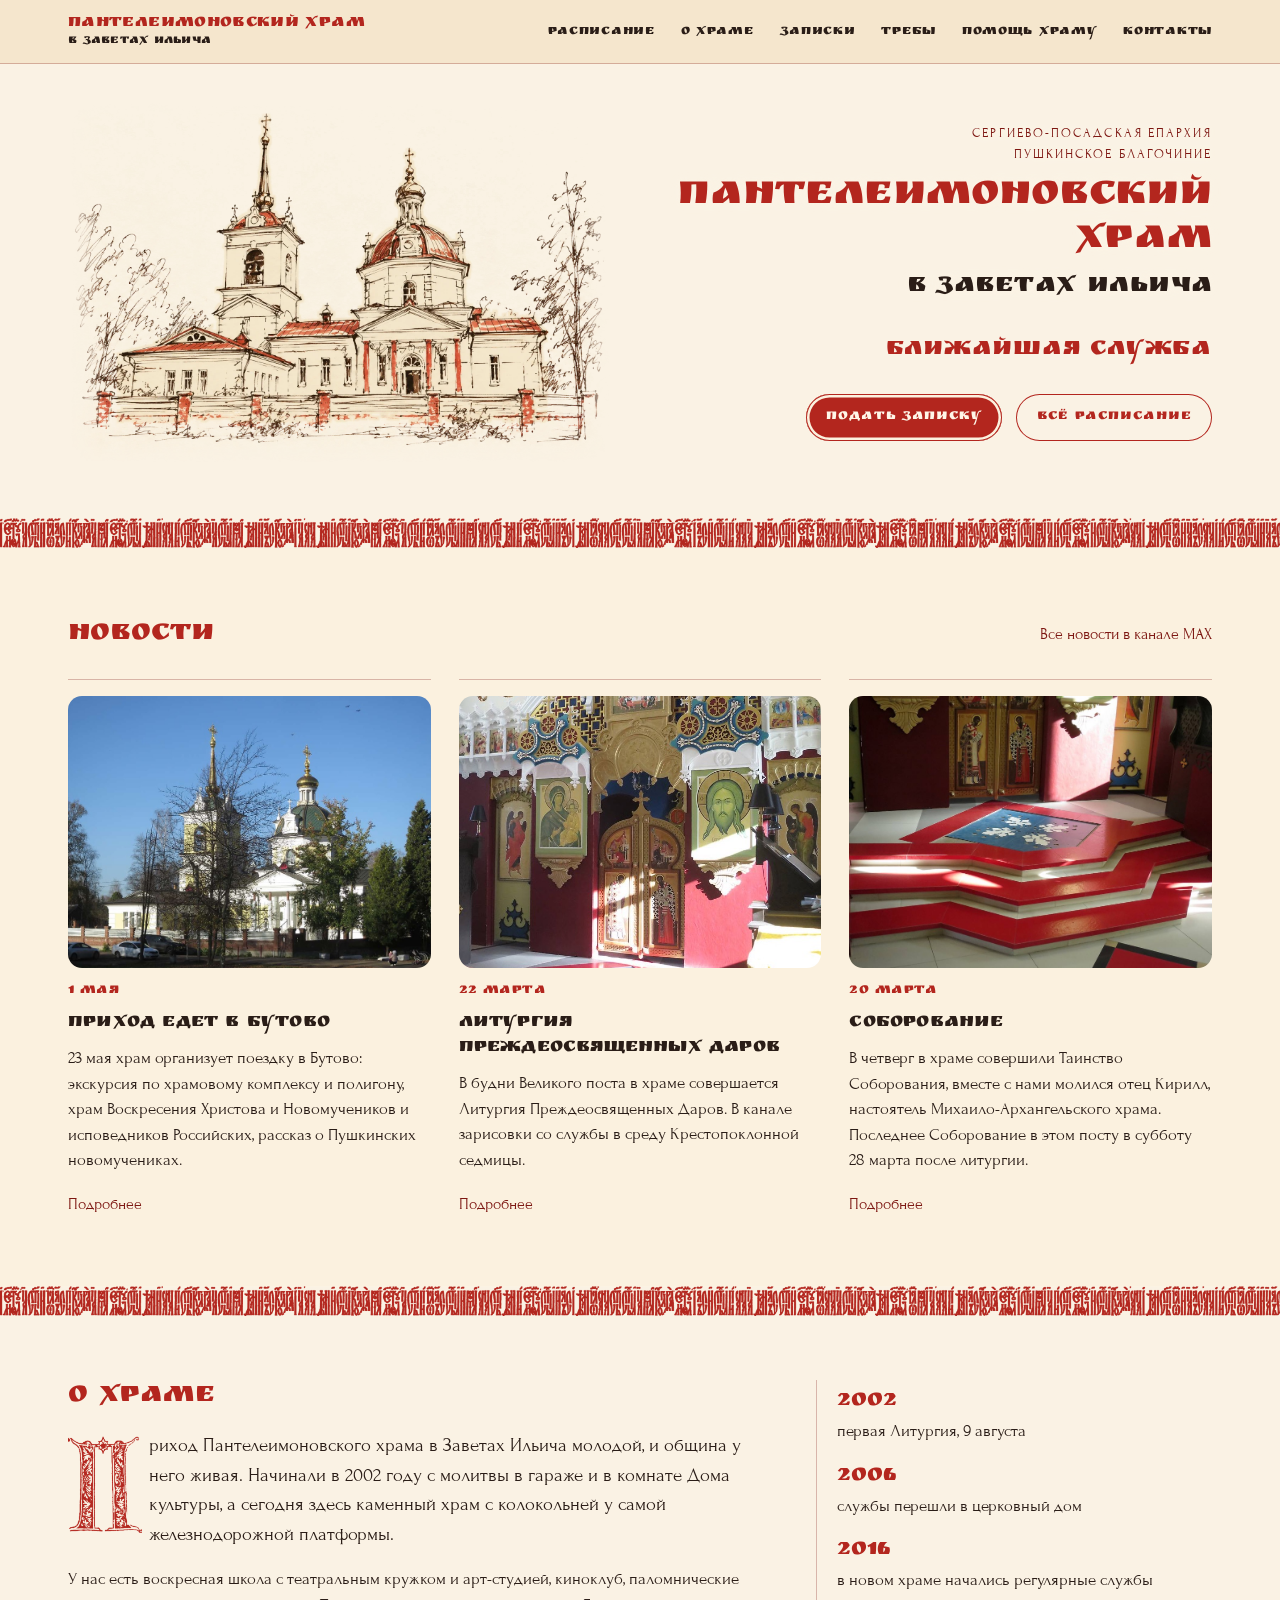
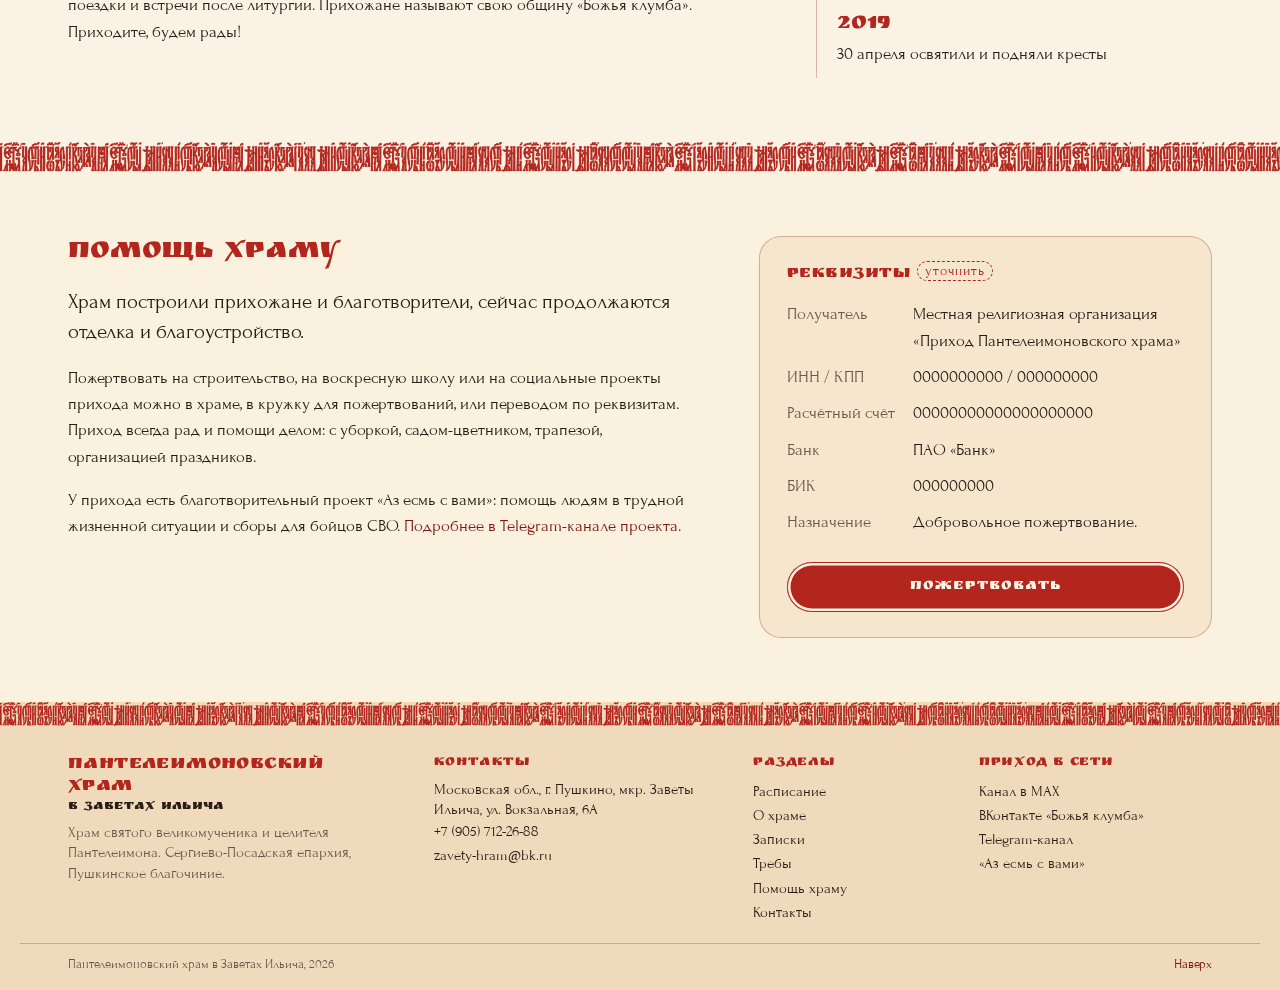
==== index.html @ b41f01a8 "Светло-бежевый фон, бежевые только стены храма на рисунке Co-Authored-By: Claude Opus 5.5 <noreply@a" ====
<!DOCTYPE html>
<html lang="ru"><head><meta charset="utf-8"><meta name="viewport" content="width=device-width,initial-scale=1,viewport-fit=cover">
<title>Главная · Пантелеимоновский храм</title>
<meta name="description" content="Пантелеимоновский храм в Заветах Ильича, г. Пушкино: ближайшая служба, расписание, новости прихода, записки и помощь храму.">
<meta name="theme-color" content="#f5e6cd"><link rel="icon" href="favicon.svg" type="image/svg+xml">
<script>document.documentElement.classList.add('js')</script>
<link rel="preconnect" href="https://fonts.googleapis.com"><link rel="preconnect" href="https://fonts.gstatic.com" crossorigin>
<link href="https://fonts.googleapis.com/css2?family=Ruslan+Display&family=Forum&display=swap" rel="stylesheet">
<style>
@property --rv{syntax:'<percentage>';inherits:false;initial-value:0%}
:root{
  --paper:#f5e6cd;--card:#fbf1df;--ink:#2a1d17;--mute:#6a584b;
  --red:#b3261e;--deep:#7d1712;--line:rgba(125,23,18,.28);
  --paper-2:#fbf1df;--paper-3:#efdbbb;
  --page:#faf2e4;   /* the page: a lighter beige so text reads easily; the header and the church walls keep the paper tone */
  --title:'Ruslan Display';--hdr:64px;--gut:clamp(16px,4vw,48px);
  --wrap:1240px;--sec:clamp(48px,5vw,64px);
}
*{box-sizing:border-box}
html,body{margin:0;background:var(--page);color:var(--ink)}
body{font:17px/1.55 'Forum',Georgia,serif;overflow-x:hidden}
a{color:inherit;text-decoration:none}
.sr{position:absolute;width:1px;height:1px;overflow:hidden;clip:rect(0 0 0 0);white-space:nowrap}
:focus-visible{outline:2px solid var(--red);outline-offset:3px}
.skip{position:absolute;left:var(--gut);top:-80px;z-index:50;padding:14px 20px;border-radius:999px;background:var(--red);color:#fff6e8;font:400 14px/1 var(--title),serif;letter-spacing:.05em}
.skip:focus{top:8px}

/* Vyaz frieze in the heading red */
.frieze{height:var(--h,14px);background:var(--red);
  -webkit-mask:url(vyaz-dlinnaya.png) left center/auto 100% repeat-x;mask:url(vyaz-dlinnaya.png) left center/auto 100% repeat-x;
  clip-path:inset(0 100% 0 0);animation:draw 3.2s cubic-bezier(.45,0,.2,1) .2s forwards}
.frieze.soft{background:var(--red)}
@keyframes draw{to{clip-path:inset(0 0 0 0)}}

/* Header: full menu on wide screens, burger below 1000px */
.hdr{position:sticky;top:0;z-index:20;height:var(--hdr);background:var(--paper);border-bottom:1px solid var(--line)}
.hdr-in{height:100%;max-width:var(--wrap);margin:0 auto;padding:0 var(--gut);display:flex;align-items:center;gap:28px}
.brand{display:flex;flex-direction:column;gap:1px;white-space:nowrap}
.brand b{font:400 18px/1 var(--title),serif;color:var(--red);letter-spacing:.02em}
.brand small{font:400 13px/1.1 var(--title),serif;color:var(--ink);letter-spacing:.02em}
.nav{display:flex;gap:4px 26px;margin-left:auto;font:400 14px/1 var(--title),serif;letter-spacing:.05em}
.nav a{position:relative;padding:6px 0}
.nav a::after{content:'';position:absolute;left:0;right:0;bottom:0;height:1px;background:var(--red);transform:scaleX(0);transform-origin:right;transition:transform .45s cubic-bezier(.7,0,.2,1)}
.nav a:hover::after{transform:scaleX(1);transform-origin:left}
.tel{color:var(--deep);white-space:nowrap;font-size:15.5px}
.nav-foot{display:none}
.burger{display:none;margin-left:auto;margin-right:-10px;background:none;border:0;width:48px;height:48px;cursor:pointer;position:relative;flex-shrink:0;color:var(--red)}
.burger span,.burger::before,.burger::after{content:'';position:absolute;left:12px;right:12px;height:1.5px;background:currentColor;transition:transform .3s,opacity .3s,top .3s}
.burger::before{top:17px}.burger span{top:23.5px}.burger::after{top:30px}
.menu-open .burger::before{top:23.5px;transform:rotate(45deg)}.menu-open .burger span{opacity:0}.menu-open .burger::after{top:23.5px;transform:rotate(-45deg)}

@media (max-width:1100px){
  .burger{display:block}
  .hdr-in>.tel{display:none}
  .nav{position:fixed;left:0;right:0;top:var(--hdr);height:calc(100dvh - var(--hdr));margin:0;background:var(--paper);
    flex-direction:column;gap:0;padding:8px var(--gut) 32px;overflow-y:auto;overscroll-behavior:contain;
    visibility:hidden;opacity:0;transform:translateY(-8px);transition:opacity .35s,transform .45s cubic-bezier(.2,.8,.2,1),visibility 0s linear .45s}
  .menu-open .nav{visibility:visible;opacity:1;transform:none;transition:opacity .35s,transform .45s cubic-bezier(.2,.8,.2,1),visibility 0s}
  .menu-open{overflow:hidden}
  .nav a{font:400 26px/1.15 var(--title),serif;color:var(--red);padding:18px 0;border-bottom:1px solid var(--line);
    opacity:0;transform:translateY(12px);transition:opacity .4s,transform .5s cubic-bezier(.2,.8,.2,1)}
  .nav a::after{display:none}
  .menu-open .nav a{opacity:1;transform:none}
  .nav a:nth-child(2){transition-delay:.04s}.nav a:nth-child(3){transition-delay:.08s}.nav a:nth-child(4){transition-delay:.12s}.nav a:nth-child(5){transition-delay:.16s}.nav a:nth-child(6){transition-delay:.2s}
  .nav-foot{display:block;margin-top:auto;padding-top:28px;font-size:16px;color:var(--mute)}
  .nav-foot a{font:inherit;color:var(--deep);border:0;padding:0;display:inline}
}

/* Hero: the church name and the drawing are one block that fits the screen */
.hero{max-width:var(--wrap);margin:0 auto;padding:clamp(14px,3vh,36px) var(--gut) 0;display:grid;grid-template-rows:auto minmax(0,1fr);
  height:calc(100svh - var(--hdr) - 48px);min-height:520px;text-align:left}
.over{font-size:13px;letter-spacing:.16em;text-transform:uppercase;color:var(--deep);margin:0 0 10px}
h1{font:400 clamp(30px,4.6vw,66px)/1.05 var(--title),serif;color:var(--red);margin:0;letter-spacing:.015em}
h1 span{display:inline-block}
.sub{font:400 clamp(18px,2.6vw,36px)/1.1 var(--title),serif;color:var(--ink);margin:6px 0 0;letter-spacing:.015em}
.hero-t{position:relative;z-index:2}
.hero-t>*{text-shadow:0 0 14px var(--page),0 0 4px var(--page)}
.plate{margin:0;min-height:0;display:flex;align-items:center;justify-content:center;position:relative;z-index:1}
.drawing{display:block;width:100%;height:100%;
  -webkit-mask:linear-gradient(90deg,transparent,#000 6%,#000 94%,transparent),linear-gradient(180deg,transparent,#000 7%,#000 92%,transparent);-webkit-mask-composite:source-in;
  mask:linear-gradient(90deg,transparent,#000 6%,#000 94%,transparent),linear-gradient(180deg,transparent,#000 7%,#000 92%,transparent);mask-composite:intersect}
/* Drawn by hand on two canvases: pen strokes uncover the ink, a soft brush lays the red, then the sheet settles in */
.drawing{position:relative}
.drawing>*{position:absolute;inset:0;width:100%;height:100%}
.drawing .fin{object-fit:contain}
.js .drawing .fin{opacity:0;transition:opacity 1.1s ease}
.drawing.done .fin{opacity:1}
.drawing.done .cv{opacity:0;transition:opacity .6s ease 1.1s}
@media (max-width:600px){.drawing .fin{object-fit:cover}}
.hero-t>*{opacity:0;transform:translateY(10px);animation:rise 1s cubic-bezier(.2,.7,.2,1) forwards}
.hero-t>:nth-child(1){animation-delay:.15s}.hero-t>:nth-child(2){animation-delay:.3s}.hero-t>:nth-child(3){animation-delay:.55s}
@keyframes rise{to{opacity:1;transform:none}}

/* Portrait screens: the drawing goes full width, slightly cropped at the sides */
@media (orientation:portrait),(max-width:700px){
  .hero{height:auto;min-height:0;grid-template-rows:auto auto;padding-top:22px}
  .plate{margin:14px calc(var(--gut) * -1) 0}
  .drawing{height:auto;aspect-ratio:3/2}
}
@media (max-width:600px){
  .drawing{aspect-ratio:4/3}
  h1{font-size:clamp(20px,6.9vw,40px);letter-spacing:0}
  .brand b{font-size:clamp(13px,4vw,16px)}.brand small{font-size:clamp(12px,3.2vw,13px)}
  h1 span{display:block}
  .sub{font-size:clamp(14px,4.3vw,24px)}
  .over{font-size:13px;letter-spacing:.1em;line-height:1.5}
  .over span{display:block}.over i{display:none}
}
/* Short landscape (phone on its side): name beside the drawing */
@media (orientation:landscape) and (max-height:520px){
  .hero{grid-template-rows:minmax(0,1fr);grid-template-columns:minmax(0,2fr) minmax(0,3fr);align-items:center;gap:16px;min-height:0;text-align:left;
    height:calc(100svh - var(--hdr))}
  h1{font-size:clamp(17px,2.9vw,34px);letter-spacing:0}h1 span{display:block}
  .over{font-size:11px}
}

/* Wide screens: drawing on the left, text column on the right, everything in it set flush right */
.over i{font-style:normal}
@media (min-width:1101px) and (orientation:landscape) and (min-height:521px){
  .top{max-width:var(--wrap);margin:0 auto;padding:clamp(20px,4vh,48px) var(--gut) clamp(36px,6vh,72px);display:grid;
    grid-template-columns:minmax(0,1fr) minmax(0,1fr);grid-template-rows:auto auto;column-gap:clamp(32px,4vw,64px);align-content:center}
  .hero{display:contents}
  .plate{grid-column:1;grid-row:1 / 3;align-self:center;margin:0}
  .drawing{height:auto;aspect-ratio:3/2}
  .hero-t{grid-column:2;grid-row:1;align-self:end;text-align:right;container-type:inline-size}
  .over span{display:block}.over i{display:none}
  .over{line-height:1.6}
  h1{font-size:min(7.8cqi,76px);line-height:1.05;letter-spacing:0}h1 span{display:block;white-space:nowrap}
  .sub{font-size:clamp(20px,2.2vw,32px);margin-top:8px}
  .top>.orn{display:none}
  .top .vA{grid-column:2;grid-row:2;align-self:start;max-width:none;margin:0;padding:clamp(20px,3.5vh,36px) 0 0}
  .top .vA h2{text-align:right}
  .top .vA-day{display:flex;justify-content:flex-end;align-items:baseline;gap:24px;text-align:right}
  .top .vA li{justify-content:flex-end}
  .top .vA .acts{justify-content:flex-end;flex-wrap:nowrap}
  .top .vA .acts .btn{flex:none;padding:16px clamp(16px,1.6vw,26px);white-space:nowrap}
}

/* News: three latest posts from the parish channels */
.news{max-width:var(--wrap);margin:0 auto;padding:var(--sec) var(--gut)}
.sec-h{display:flex;align-items:baseline;justify-content:space-between;gap:16px;flex-wrap:wrap;margin:0 0 22px}
.news h2,.help h2{font:400 30px/1.1 var(--title),serif;color:var(--red);margin:0}
.more{color:var(--deep);font-size:16px;padding:10px 0}
.news-l{display:grid;grid-template-columns:repeat(3,minmax(0,1fr));gap:28px}
.news article{position:relative;border-top:1px solid var(--line);padding-top:16px;display:flex;flex-direction:column}
.news img{display:block;width:100%;height:auto;aspect-ratio:4/3;object-fit:cover;border-radius:14px;margin:0 0 16px;background:var(--card)}
.news time{font:400 15px/1 var(--title),serif;color:var(--red);letter-spacing:.03em}
.news h3{font:400 20px/1.25 var(--title),serif;color:var(--ink);margin:12px 0 10px;letter-spacing:.01em}
.news p{font-size:17px;line-height:1.5;margin:0 0 12px;flex:1}
.news article a{color:var(--deep);font-size:16px;padding:6px 0}
/* The whole card opens the post */
.news article a::after{content:'';position:absolute;inset:0}
.news article h3{transition:color .25s}
.news article:hover h3{color:var(--red)}
.news article:focus-within{outline:2px solid var(--red);outline-offset:6px;border-radius:4px}
.news article a:focus-visible{outline:0}
@media (max-width:860px){.news-l{grid-template-columns:1fr;gap:8px}}

/* Help the church: why, how, and the bank details */
.help{max-width:var(--wrap);margin:0 auto;padding:var(--sec) var(--gut);display:grid;grid-template-columns:minmax(0,7fr) minmax(0,5fr);gap:56px}
.help h2{margin-bottom:18px}
.help .lead{font-size:21px;line-height:1.45}
.help a{color:var(--deep)}
.help .give{margin:26px 0 0}
.help .give .btn{color:#fff6e8;padding:17px 34px;font-size:16px;border:0;cursor:pointer;width:100%}
#rekvizity{scroll-margin-top:96px}
.req{background:var(--card);border-radius:22px;box-shadow:inset 0 0 0 1px var(--line);padding:26px 28px;align-self:start}
.req h3{font:400 18px/1.2 var(--title),serif;color:var(--red);margin:0 0 16px;letter-spacing:.03em}
.req dl{margin:0;display:grid;grid-template-columns:auto 1fr;gap:10px 18px;font-size:17px}
.req dt{color:var(--mute)}
.req dd{margin:0;overflow-wrap:anywhere;font-variant-numeric:tabular-nums}
@media (max-width:860px){.help{grid-template-columns:1fr;gap:28px}}
@media (max-width:420px){.req{padding:22px 18px}.req dl{grid-template-columns:1fr;gap:2px}.req dd{margin-bottom:8px}}

.tbc{font:400 14px/1.4 'Forum',serif;letter-spacing:.06em;color:var(--red);border:1px dashed var(--red);padding:1px 7px;border-radius:999px;white-space:nowrap;vertical-align:2px}
/* Footer: name, contacts, sections, parish channels; the same on every page */
.ftr{background:var(--paper-3)}
.ftr-in{max-width:var(--wrap);margin:0 auto;padding:28px var(--gut) 18px;display:grid;grid-template-columns:1.4fr 1.2fr .8fr 1fr;gap:16px 40px;font-size:15px;line-height:1.35}
.ftr-name{display:flex;flex-direction:column;gap:2px;text-decoration:none;margin-bottom:8px}
.ftr-name b{font:400 20px/1.1 var(--title),serif;color:var(--red);letter-spacing:.02em}
.ftr-name small{font:400 14px/1.1 var(--title),serif;color:var(--ink);letter-spacing:.02em}
.ftr-brand p{color:var(--mute);max-width:24em;margin:0}
.ftr h4{font:400 15px/1.2 var(--title),serif;color:var(--red);margin:0 0 8px;letter-spacing:.04em}
.ftr p{margin:0}
.ftr p a{display:inline-block;padding:2px 0}
.ftr a{color:var(--ink);text-decoration:none}
.ftr a:hover{color:var(--red)}
.ftr-bot{max-width:var(--wrap);margin:0 auto;padding:10px var(--gut) 16px;font-size:13px;color:var(--mute);border-top:1px solid var(--line);display:flex;justify-content:space-between;gap:16px;flex-wrap:wrap}
.ftr-bot a{color:var(--deep);padding:10px 0;margin:-10px 0}
@media (max-width:1000px){.ftr-in{grid-template-columns:1fr 1fr}}
/* Phone: name and contacts full width, the two link lists side by side */
@media (max-width:560px){.ftr-in{grid-template-columns:1fr 1fr;gap:14px 20px}.ftr-brand,.ftr-in>div:nth-child(2){grid-column:1 / -1}.ftr p a{padding:5px 0}}

/* Section bands: news and help sit on a lighter tone, about on paper, footer a shade darker.
   Wide box-shadow paints the band edge to edge; clip-path keeps it from spilling above or below. */
.news,.help{background:var(--paper-2);box-shadow:0 0 0 100vmax var(--paper-2);clip-path:inset(0 -100vmax)}
.help .req{background:var(--paper)}
/* Headpiece drawn in pen: ink line over a red wash, hairlines run out to the edges at the baseline */
.orn{display:flex;align-items:flex-end;padding:0 8px;margin:14px 0 0}
.orn .ln{flex:1;height:1px;margin-bottom:1px;background:#3b1a12;opacity:.7;transform:scaleX(0);animation:spread 1.6s cubic-bezier(.45,0,.2,1) .9s forwards}
.orn .ln.l{-webkit-mask:linear-gradient(90deg,transparent,#000 40%);mask:linear-gradient(90deg,transparent,#000 40%);transform-origin:right}
.orn .ln.r{-webkit-mask:linear-gradient(90deg,#000 60%,transparent);mask:linear-gradient(90deg,#000 60%,transparent);transform-origin:left}
.orn .mid{flex:none;width:min(560px,94vw);height:auto;opacity:0;clip-path:inset(0 50% 0 50%);animation:unroll 1.4s cubic-bezier(.45,0,.2,1) .3s forwards}
@keyframes unroll{to{opacity:1;clip-path:inset(0 0 0 0)}}
@keyframes spread{to{transform:scaleX(1)}}
.o-wash .o-f,.o-wash .o-g{fill:var(--red);stroke:none}
.o-wash .o-f{opacity:1}
.o-wash .o-g{opacity:.28}
.o-wash .o-v,.o-wash .o-v2,.o-wash .o-c{display:none}
.o-ink .o-g{display:none}
.o-ink .o-f,.o-ink .o-v2{fill:none;stroke:#3b1a12;stroke-width:.85;stroke-linejoin:round}
.o-ink .o-v{fill:none;stroke:#3b1a12;stroke-width:.55;stroke-linecap:round}
.o-ink .o-c{fill:none;stroke:#3b1a12;stroke-width:.9;stroke-linecap:round}

/* The two main actions */
.acts{display:flex;justify-content:center;flex-wrap:wrap;gap:14px;margin-top:28px}
.btn{display:inline-flex;align-items:center;justify-content:center;gap:12px;font:400 15px/1 var(--title),serif;letter-spacing:.06em;
  padding:17px 30px;border-radius:999px;color:var(--red);background:transparent;box-shadow:inset 0 0 0 1px var(--red);
  transition:background .3s,color .3s,box-shadow .3s,transform .3s}
.btn svg{width:18px;height:18px;flex:none}
.btn.solid{background:var(--red);color:#fff6e8;box-shadow:inset 0 0 0 1px var(--red),inset 0 0 0 3.5px var(--card),inset 0 0 0 4.5px var(--red)}
.btn:hover{transform:translateY(-1px)}
.btn.solid:hover{background:var(--deep);box-shadow:inset 0 0 0 1px var(--deep),inset 0 0 0 3.5px var(--card),inset 0 0 0 4.5px var(--deep)}
.btn:not(.solid):hover{background:var(--red);color:#fff6e8}
@media (max-width:720px){
  .btn{width:100%}
}

/* About with the drop cap */
.about{max-width:var(--wrap);margin:0 auto;padding:var(--sec) var(--gut);display:grid;grid-template-columns:minmax(0,7fr) minmax(0,4fr);gap:56px}
.about h2{font:400 30px/1.1 var(--title),serif;color:var(--red);margin:0 0 18px}
.lead{font-size:19px;margin:0 0 14px}
.cap{float:left;width:3.9em;aspect-ratio:522/685;margin:.25em .35em 0 0;background:var(--red);
  -webkit-mask:url(bukvitsa-P.png) center/contain no-repeat;mask:url(bukvitsa-P.png) center/contain no-repeat;
  transition:clip-path 1.8s cubic-bezier(.4,0,.2,1)}
.js .cap{clip-path:inset(0 0 100% 0)}
.js .in .cap{clip-path:inset(0 0 0 0)}
.facts{list-style:none;margin:0;padding:0;border-left:1px solid var(--line)}
.facts li{padding:10px 0 10px 20px;transition:opacity .8s ease,transform .8s ease;transition-delay:calc(var(--i) * 120ms)}
.js .facts li{opacity:0;transform:translateX(-8px)}
.js .in .facts li{opacity:1;transform:none}
.facts b{display:block;font:400 24px/1 var(--title),serif;color:var(--red);margin-bottom:4px}
@media (max-width:860px){.about{grid-template-columns:1fr;gap:28px}}

@media (max-width:720px){.acts{flex-wrap:nowrap;gap:10px}.acts .btn{flex:1 1 0;min-width:0;padding:16px 10px;font-size:14px;letter-spacing:.04em;text-align:center}}
@media (max-width:340px){.acts{flex-direction:column}}

/* A: book page, dotted leaders, no boxes */
.vA{max-width:var(--wrap);margin:0 auto;padding:24px var(--gut) 40px}
/* Below the wide layout the service block shares the left edge with the name above it */
.vA .acts{justify-content:flex-start}
.vA h2{font:400 clamp(20px,2.2vw,26px)/1.2 var(--title),serif;color:var(--red);text-align:left;margin:0 0 22px;letter-spacing:.03em}
.vA-day{display:grid;grid-template-columns:150px 1fr;gap:4px 28px;padding:16px 0;border-top:1px solid var(--line)}
.vA-day{border-bottom:1px solid var(--line)}
.vA-date{margin:0;line-height:1.2;color:var(--mute);font-style:italic;font-size:15px}
.vA-date b{display:block;font:400 19px/1.2 var(--title),serif;color:var(--red);font-style:normal;margin-bottom:3px}
.vA ul{list-style:none;margin:0;padding:0}
.vA li{display:flex;align-items:baseline;gap:16px;padding:3px 0;font-size:21px}
.vA li i{flex:1;border-bottom:1.5px dotted rgba(125,23,18,.45);transform:translateY(-4px)}
.vA time{flex:none;min-width:3.2em;color:var(--deep);font-variant-numeric:tabular-nums}
@media (max-width:600px){.vA-day{grid-template-columns:1fr}.vA li{font-size:17px}}

.vA-f{margin:0 0 6px;font:400 17px/1.3 var(--title),serif;letter-spacing:.02em;color:var(--red)}
.vA-day.wd .vA-f,.vA-day.wd .vA-date b{color:var(--ink)}


@media (prefers-reduced-motion:reduce){
  *,*::before,*::after{animation-duration:.01ms!important;animation-delay:0s!important;transition-duration:.01ms!important;transition-delay:0s!important}
}
</style>
</head><body id="top">


<a class="skip" href="#main">К содержимому</a>
<header class="hdr">
  <div class="hdr-in">
    <a class="brand" href="#top"><b>Пантелеимоновский храм</b><small>в Заветах Ильича</small></a>
    <nav class="nav" id="menu" aria-label="Основное меню">
      <a href="raspisanie.html">Расписание</a><a href="o-hrame.html">О храме</a><a href="zapiski.html">Записки</a><a href="treby.html">Требы</a><a href="#help">Помощь храму</a><a href="kontakty.html">Контакты</a>
      <p class="nav-foot"><a href="tel:+79057122688">+7 (905) 712-26-88</a><br>ул. Вокзальная, 6А · у платформы «Заветы Ильича»</p>
    </nav>
    <button class="burger" type="button" aria-label="Меню" aria-controls="menu" aria-expanded="false"><span></span></button>
  </div>
</header>

<main id="main">
<div class="top">
<section class="hero">
  <div class="hero-t">
    <p class="over"><span>Сергиево-Посадская епархия</span><i> · </i><span>Пушкинское благочиние</span></p>
    <h1><span>Пантелеимоновский</span> <span>храм</span></h1>
    <p class="sub">в Заветах Ильича</p>
  </div>
  <figure class="plate">
    <div class="drawing" role="img" aria-label="Пантелеимоновский храм: колокольня, купол, трапезная и кирпичная ограда, рисунок пером с красной подцветкой">
      <canvas class="cv" aria-hidden="true"></canvas><canvas class="cv" aria-hidden="true"></canvas>
      <img class="fin" src="hram-pero-list.webp" alt="" width="1536" height="1024" decoding="async" fetchpriority="high">
    </div>
  </figure>
</section>

<div class="orn" aria-hidden="true"><span class="ln l"></span><svg class="mid" viewBox="0 -2 640 67" aria-hidden="true"><defs><filter id="o-pen" x="-5%" y="-20%" width="110%" height="140%"><feTurbulence type="fractalNoise" baseFrequency=".09" numOctaves="2" seed="7"/><feDisplacementMap in="SourceGraphic" scale="1.4"/></filter><filter id="o-wash" x="-5%" y="-20%" width="110%" height="140%"><feTurbulence type="fractalNoise" baseFrequency=".035" numOctaves="3" seed="2"/><feDisplacementMap in="SourceGraphic" scale="3.2"/><feGaussianBlur stdDeviation=".35"/></filter></defs><g class="o-wash" filter="url(#o-wash)" transform="translate(1.3 -.7)"><path class="o-g" d="M320.0,24 C327.0,24.0 327.0,35.0 334.0,35.0 C361.0,35.0 361.0,39.4 388.0,39.4 C412.0,39.4 412.0,42.9 436.0,42.9 C457.0,42.9 457.0,46.4 478.0,46.4 C495.5,46.4 495.5,49.5 513.0,49.5 C527.5,49.5 527.5,52.1 542.0,52.1 C554.0,52.1 554.0,54.5 566.0,54.5 C575.5,54.5 575.5,56.5 585.0,56.5 C600.5,56.5 600.5,63.0 616.0,63.0 L616.0,64 L24.0,64 L24.0,63 C39.5,63.0 39.5,56.5 55.0,56.5 C64.5,56.5 64.5,54.5 74.0,54.5 C86.0,54.5 86.0,52.1 98.0,52.1 C112.5,52.1 112.5,49.5 127.0,49.5 C144.5,49.5 144.5,46.4 162.0,46.4 C183.0,46.4 183.0,42.9 204.0,42.9 C228.0,42.9 228.0,39.4 252.0,39.4 C279.0,39.4 279.0,35.0 306.0,35.0 C313.0,35.0 313.0,24.0 320.0,24.0 Z"/><g><g transform="translate(334.0 64) rotate(-6) scale(1.32)"><path class="o-f" d="M0,0 C7,-2 12,-9 16,-17 C17,-23 23,-25 25,-19 C28,-27 36,-29 38,-22 C42,-28 51,-26 50,-18 C56,-19 61,-13 58,-7 C55,-2 49,-3 50,-8 C45,-5 38,-4 31,-3 C33,-1 31,2 28,1 C20,1 10,2 0,0 Z"/><path class="o-v" d="M2,-1 C14,-5 27,-12 46,-13 M25,-8 C27,-14 31,-18 34,-20 M14,-5 C15,-10 18,-14 21,-16"/><path class="o-c" d="M0,0 C-2,-8 4,-15 11,-13 C16,-11 14,-5 10,-6 C7,-7 8,-10 10,-10" transform="translate(30 0) scale(.7)"/></g><g transform="translate(388.0 64) rotate(-2) scale(1.12)"><path class="o-f" d="M0,0 C7,-2 12,-9 16,-17 C17,-23 23,-25 25,-19 C28,-27 36,-29 38,-22 C42,-28 51,-26 50,-18 C56,-19 61,-13 58,-7 C55,-2 49,-3 50,-8 C45,-5 38,-4 31,-3 C33,-1 31,2 28,1 C20,1 10,2 0,0 Z"/><path class="o-v" d="M2,-1 C14,-5 27,-12 46,-13 M25,-8 C27,-14 31,-18 34,-20 M14,-5 C15,-10 18,-14 21,-16"/><path class="o-c" d="M0,0 C-2,-8 4,-15 11,-13 C16,-11 14,-5 10,-6 C7,-7 8,-10 10,-10" transform="translate(30 0) scale(.7)"/></g><g transform="translate(436.0 64) rotate(0) scale(0.96)"><path class="o-f" d="M0,0 C7,-2 12,-9 16,-17 C17,-23 23,-25 25,-19 C28,-27 36,-29 38,-22 C42,-28 51,-26 50,-18 C56,-19 61,-13 58,-7 C55,-2 49,-3 50,-8 C45,-5 38,-4 31,-3 C33,-1 31,2 28,1 C20,1 10,2 0,0 Z"/><path class="o-v" d="M2,-1 C14,-5 27,-12 46,-13 M25,-8 C27,-14 31,-18 34,-20 M14,-5 C15,-10 18,-14 21,-16"/><path class="o-c" d="M0,0 C-2,-8 4,-15 11,-13 C16,-11 14,-5 10,-6 C7,-7 8,-10 10,-10" transform="translate(30 0) scale(.7)"/></g><g transform="translate(478.0 64) rotate(2) scale(0.8)"><path class="o-f" d="M0,0 C7,-2 12,-9 16,-17 C17,-23 23,-25 25,-19 C28,-27 36,-29 38,-22 C42,-28 51,-26 50,-18 C56,-19 61,-13 58,-7 C55,-2 49,-3 50,-8 C45,-5 38,-4 31,-3 C33,-1 31,2 28,1 C20,1 10,2 0,0 Z"/><path class="o-v" d="M2,-1 C14,-5 27,-12 46,-13 M25,-8 C27,-14 31,-18 34,-20 M14,-5 C15,-10 18,-14 21,-16"/><path class="o-c" d="M0,0 C-2,-8 4,-15 11,-13 C16,-11 14,-5 10,-6 C7,-7 8,-10 10,-10" transform="translate(30 0) scale(.7)"/></g><g transform="translate(513.0 64) rotate(3) scale(0.66)"><path class="o-f" d="M0,0 C7,-2 12,-9 16,-17 C17,-23 23,-25 25,-19 C28,-27 36,-29 38,-22 C42,-28 51,-26 50,-18 C56,-19 61,-13 58,-7 C55,-2 49,-3 50,-8 C45,-5 38,-4 31,-3 C33,-1 31,2 28,1 C20,1 10,2 0,0 Z"/><path class="o-v" d="M2,-1 C14,-5 27,-12 46,-13 M25,-8 C27,-14 31,-18 34,-20 M14,-5 C15,-10 18,-14 21,-16"/><path class="o-c" d="M0,0 C-2,-8 4,-15 11,-13 C16,-11 14,-5 10,-6 C7,-7 8,-10 10,-10" transform="translate(30 0) scale(.7)"/></g><g transform="translate(542.0 64) rotate(4) scale(0.54)"><path class="o-f" d="M0,0 C7,-2 12,-9 16,-17 C17,-23 23,-25 25,-19 C28,-27 36,-29 38,-22 C42,-28 51,-26 50,-18 C56,-19 61,-13 58,-7 C55,-2 49,-3 50,-8 C45,-5 38,-4 31,-3 C33,-1 31,2 28,1 C20,1 10,2 0,0 Z"/><path class="o-v" d="M2,-1 C14,-5 27,-12 46,-13 M25,-8 C27,-14 31,-18 34,-20 M14,-5 C15,-10 18,-14 21,-16"/><path class="o-c" d="M0,0 C-2,-8 4,-15 11,-13 C16,-11 14,-5 10,-6 C7,-7 8,-10 10,-10" transform="translate(30 0) scale(.7)"/></g><g transform="translate(566.0 64) rotate(5) scale(0.43)"><path class="o-f" d="M0,0 C7,-2 12,-9 16,-17 C17,-23 23,-25 25,-19 C28,-27 36,-29 38,-22 C42,-28 51,-26 50,-18 C56,-19 61,-13 58,-7 C55,-2 49,-3 50,-8 C45,-5 38,-4 31,-3 C33,-1 31,2 28,1 C20,1 10,2 0,0 Z"/><path class="o-v" d="M2,-1 C14,-5 27,-12 46,-13 M25,-8 C27,-14 31,-18 34,-20 M14,-5 C15,-10 18,-14 21,-16"/><path class="o-c" d="M0,0 C-2,-8 4,-15 11,-13 C16,-11 14,-5 10,-6 C7,-7 8,-10 10,-10" transform="translate(30 0) scale(.7)"/></g><g transform="translate(585.0 64) rotate(6) scale(0.34)"><path class="o-f" d="M0,0 C7,-2 12,-9 16,-17 C17,-23 23,-25 25,-19 C28,-27 36,-29 38,-22 C42,-28 51,-26 50,-18 C56,-19 61,-13 58,-7 C55,-2 49,-3 50,-8 C45,-5 38,-4 31,-3 C33,-1 31,2 28,1 C20,1 10,2 0,0 Z"/><path class="o-v" d="M2,-1 C14,-5 27,-12 46,-13 M25,-8 C27,-14 31,-18 34,-20 M14,-5 C15,-10 18,-14 21,-16"/><path class="o-c" d="M0,0 C-2,-8 4,-15 11,-13 C16,-11 14,-5 10,-6 C7,-7 8,-10 10,-10" transform="translate(30 0) scale(.7)"/></g><g class="o-f"><ellipse cx="426.0" cy="51.2" rx="2.6" ry="3.7" transform="rotate(0 426.0 55)"/><ellipse cx="426.0" cy="51.2" rx="2.6" ry="3.7" transform="rotate(72 426.0 55)"/><ellipse cx="426.0" cy="51.2" rx="2.6" ry="3.7" transform="rotate(144 426.0 55)"/><ellipse cx="426.0" cy="51.2" rx="2.6" ry="3.7" transform="rotate(216 426.0 55)"/><ellipse cx="426.0" cy="51.2" rx="2.6" ry="3.7" transform="rotate(288 426.0 55)"/></g><circle class="o-v2" cx="426.0" cy="55" r="1.9"/><g class="o-f"><ellipse cx="506.0" cy="53.9" rx="2.1" ry="3.0" transform="rotate(0 506.0 57)"/><ellipse cx="506.0" cy="53.9" rx="2.1" ry="3.0" transform="rotate(72 506.0 57)"/><ellipse cx="506.0" cy="53.9" rx="2.1" ry="3.0" transform="rotate(144 506.0 57)"/><ellipse cx="506.0" cy="53.9" rx="2.1" ry="3.0" transform="rotate(216 506.0 57)"/><ellipse cx="506.0" cy="53.9" rx="2.1" ry="3.0" transform="rotate(288 506.0 57)"/></g><circle class="o-v2" cx="506.0" cy="57" r="1.5"/><g class="o-f"><ellipse cx="560.0" cy="55.6" rx="1.6" ry="2.3" transform="rotate(0 560.0 58)"/><ellipse cx="560.0" cy="55.6" rx="1.6" ry="2.3" transform="rotate(72 560.0 58)"/><ellipse cx="560.0" cy="55.6" rx="1.6" ry="2.3" transform="rotate(144 560.0 58)"/><ellipse cx="560.0" cy="55.6" rx="1.6" ry="2.3" transform="rotate(216 560.0 58)"/><ellipse cx="560.0" cy="55.6" rx="1.6" ry="2.3" transform="rotate(288 560.0 58)"/></g><circle class="o-v2" cx="560.0" cy="58" r="1.1"/><g class="o-f"><ellipse cx="598.0" cy="57.1" rx="1.3" ry="1.8" transform="rotate(0 598.0 59)"/><ellipse cx="598.0" cy="57.1" rx="1.3" ry="1.8" transform="rotate(72 598.0 59)"/><ellipse cx="598.0" cy="57.1" rx="1.3" ry="1.8" transform="rotate(144 598.0 59)"/><ellipse cx="598.0" cy="57.1" rx="1.3" ry="1.8" transform="rotate(216 598.0 59)"/><ellipse cx="598.0" cy="57.1" rx="1.3" ry="1.8" transform="rotate(288 598.0 59)"/></g><circle class="o-v2" cx="598.0" cy="59" r="0.9"/></g><g transform="translate(640 0) scale(-1 1)"><g transform="translate(334.0 64) rotate(-6) scale(1.32)"><path class="o-f" d="M0,0 C7,-2 12,-9 16,-17 C17,-23 23,-25 25,-19 C28,-27 36,-29 38,-22 C42,-28 51,-26 50,-18 C56,-19 61,-13 58,-7 C55,-2 49,-3 50,-8 C45,-5 38,-4 31,-3 C33,-1 31,2 28,1 C20,1 10,2 0,0 Z"/><path class="o-v" d="M2,-1 C14,-5 27,-12 46,-13 M25,-8 C27,-14 31,-18 34,-20 M14,-5 C15,-10 18,-14 21,-16"/><path class="o-c" d="M0,0 C-2,-8 4,-15 11,-13 C16,-11 14,-5 10,-6 C7,-7 8,-10 10,-10" transform="translate(30 0) scale(.7)"/></g><g transform="translate(388.0 64) rotate(-2) scale(1.12)"><path class="o-f" d="M0,0 C7,-2 12,-9 16,-17 C17,-23 23,-25 25,-19 C28,-27 36,-29 38,-22 C42,-28 51,-26 50,-18 C56,-19 61,-13 58,-7 C55,-2 49,-3 50,-8 C45,-5 38,-4 31,-3 C33,-1 31,2 28,1 C20,1 10,2 0,0 Z"/><path class="o-v" d="M2,-1 C14,-5 27,-12 46,-13 M25,-8 C27,-14 31,-18 34,-20 M14,-5 C15,-10 18,-14 21,-16"/><path class="o-c" d="M0,0 C-2,-8 4,-15 11,-13 C16,-11 14,-5 10,-6 C7,-7 8,-10 10,-10" transform="translate(30 0) scale(.7)"/></g><g transform="translate(436.0 64) rotate(0) scale(0.96)"><path class="o-f" d="M0,0 C7,-2 12,-9 16,-17 C17,-23 23,-25 25,-19 C28,-27 36,-29 38,-22 C42,-28 51,-26 50,-18 C56,-19 61,-13 58,-7 C55,-2 49,-3 50,-8 C45,-5 38,-4 31,-3 C33,-1 31,2 28,1 C20,1 10,2 0,0 Z"/><path class="o-v" d="M2,-1 C14,-5 27,-12 46,-13 M25,-8 C27,-14 31,-18 34,-20 M14,-5 C15,-10 18,-14 21,-16"/><path class="o-c" d="M0,0 C-2,-8 4,-15 11,-13 C16,-11 14,-5 10,-6 C7,-7 8,-10 10,-10" transform="translate(30 0) scale(.7)"/></g><g transform="translate(478.0 64) rotate(2) scale(0.8)"><path class="o-f" d="M0,0 C7,-2 12,-9 16,-17 C17,-23 23,-25 25,-19 C28,-27 36,-29 38,-22 C42,-28 51,-26 50,-18 C56,-19 61,-13 58,-7 C55,-2 49,-3 50,-8 C45,-5 38,-4 31,-3 C33,-1 31,2 28,1 C20,1 10,2 0,0 Z"/><path class="o-v" d="M2,-1 C14,-5 27,-12 46,-13 M25,-8 C27,-14 31,-18 34,-20 M14,-5 C15,-10 18,-14 21,-16"/><path class="o-c" d="M0,0 C-2,-8 4,-15 11,-13 C16,-11 14,-5 10,-6 C7,-7 8,-10 10,-10" transform="translate(30 0) scale(.7)"/></g><g transform="translate(513.0 64) rotate(3) scale(0.66)"><path class="o-f" d="M0,0 C7,-2 12,-9 16,-17 C17,-23 23,-25 25,-19 C28,-27 36,-29 38,-22 C42,-28 51,-26 50,-18 C56,-19 61,-13 58,-7 C55,-2 49,-3 50,-8 C45,-5 38,-4 31,-3 C33,-1 31,2 28,1 C20,1 10,2 0,0 Z"/><path class="o-v" d="M2,-1 C14,-5 27,-12 46,-13 M25,-8 C27,-14 31,-18 34,-20 M14,-5 C15,-10 18,-14 21,-16"/><path class="o-c" d="M0,0 C-2,-8 4,-15 11,-13 C16,-11 14,-5 10,-6 C7,-7 8,-10 10,-10" transform="translate(30 0) scale(.7)"/></g><g transform="translate(542.0 64) rotate(4) scale(0.54)"><path class="o-f" d="M0,0 C7,-2 12,-9 16,-17 C17,-23 23,-25 25,-19 C28,-27 36,-29 38,-22 C42,-28 51,-26 50,-18 C56,-19 61,-13 58,-7 C55,-2 49,-3 50,-8 C45,-5 38,-4 31,-3 C33,-1 31,2 28,1 C20,1 10,2 0,0 Z"/><path class="o-v" d="M2,-1 C14,-5 27,-12 46,-13 M25,-8 C27,-14 31,-18 34,-20 M14,-5 C15,-10 18,-14 21,-16"/><path class="o-c" d="M0,0 C-2,-8 4,-15 11,-13 C16,-11 14,-5 10,-6 C7,-7 8,-10 10,-10" transform="translate(30 0) scale(.7)"/></g><g transform="translate(566.0 64) rotate(5) scale(0.43)"><path class="o-f" d="M0,0 C7,-2 12,-9 16,-17 C17,-23 23,-25 25,-19 C28,-27 36,-29 38,-22 C42,-28 51,-26 50,-18 C56,-19 61,-13 58,-7 C55,-2 49,-3 50,-8 C45,-5 38,-4 31,-3 C33,-1 31,2 28,1 C20,1 10,2 0,0 Z"/><path class="o-v" d="M2,-1 C14,-5 27,-12 46,-13 M25,-8 C27,-14 31,-18 34,-20 M14,-5 C15,-10 18,-14 21,-16"/><path class="o-c" d="M0,0 C-2,-8 4,-15 11,-13 C16,-11 14,-5 10,-6 C7,-7 8,-10 10,-10" transform="translate(30 0) scale(.7)"/></g><g transform="translate(585.0 64) rotate(6) scale(0.34)"><path class="o-f" d="M0,0 C7,-2 12,-9 16,-17 C17,-23 23,-25 25,-19 C28,-27 36,-29 38,-22 C42,-28 51,-26 50,-18 C56,-19 61,-13 58,-7 C55,-2 49,-3 50,-8 C45,-5 38,-4 31,-3 C33,-1 31,2 28,1 C20,1 10,2 0,0 Z"/><path class="o-v" d="M2,-1 C14,-5 27,-12 46,-13 M25,-8 C27,-14 31,-18 34,-20 M14,-5 C15,-10 18,-14 21,-16"/><path class="o-c" d="M0,0 C-2,-8 4,-15 11,-13 C16,-11 14,-5 10,-6 C7,-7 8,-10 10,-10" transform="translate(30 0) scale(.7)"/></g><g class="o-f"><ellipse cx="426.0" cy="51.2" rx="2.6" ry="3.7" transform="rotate(0 426.0 55)"/><ellipse cx="426.0" cy="51.2" rx="2.6" ry="3.7" transform="rotate(72 426.0 55)"/><ellipse cx="426.0" cy="51.2" rx="2.6" ry="3.7" transform="rotate(144 426.0 55)"/><ellipse cx="426.0" cy="51.2" rx="2.6" ry="3.7" transform="rotate(216 426.0 55)"/><ellipse cx="426.0" cy="51.2" rx="2.6" ry="3.7" transform="rotate(288 426.0 55)"/></g><circle class="o-v2" cx="426.0" cy="55" r="1.9"/><g class="o-f"><ellipse cx="506.0" cy="53.9" rx="2.1" ry="3.0" transform="rotate(0 506.0 57)"/><ellipse cx="506.0" cy="53.9" rx="2.1" ry="3.0" transform="rotate(72 506.0 57)"/><ellipse cx="506.0" cy="53.9" rx="2.1" ry="3.0" transform="rotate(144 506.0 57)"/><ellipse cx="506.0" cy="53.9" rx="2.1" ry="3.0" transform="rotate(216 506.0 57)"/><ellipse cx="506.0" cy="53.9" rx="2.1" ry="3.0" transform="rotate(288 506.0 57)"/></g><circle class="o-v2" cx="506.0" cy="57" r="1.5"/><g class="o-f"><ellipse cx="560.0" cy="55.6" rx="1.6" ry="2.3" transform="rotate(0 560.0 58)"/><ellipse cx="560.0" cy="55.6" rx="1.6" ry="2.3" transform="rotate(72 560.0 58)"/><ellipse cx="560.0" cy="55.6" rx="1.6" ry="2.3" transform="rotate(144 560.0 58)"/><ellipse cx="560.0" cy="55.6" rx="1.6" ry="2.3" transform="rotate(216 560.0 58)"/><ellipse cx="560.0" cy="55.6" rx="1.6" ry="2.3" transform="rotate(288 560.0 58)"/></g><circle class="o-v2" cx="560.0" cy="58" r="1.1"/><g class="o-f"><ellipse cx="598.0" cy="57.1" rx="1.3" ry="1.8" transform="rotate(0 598.0 59)"/><ellipse cx="598.0" cy="57.1" rx="1.3" ry="1.8" transform="rotate(72 598.0 59)"/><ellipse cx="598.0" cy="57.1" rx="1.3" ry="1.8" transform="rotate(144 598.0 59)"/><ellipse cx="598.0" cy="57.1" rx="1.3" ry="1.8" transform="rotate(216 598.0 59)"/><ellipse cx="598.0" cy="57.1" rx="1.3" ry="1.8" transform="rotate(288 598.0 59)"/></g><circle class="o-v2" cx="598.0" cy="59" r="0.9"/></g><g><path class="o-f" d="M320.0,4 C333.0,14 337.0,31 330.0,44 C326.0,50 314.0,50 310.0,44 C303.0,31 307.0,14 320.0,4 Z"/><path class="o-v2" d="M320.0,13 C326.0,22 326.0,33 320.0,41 C314.0,33 314.0,22 320.0,13 Z"/><path class="o-f" d="M320.0,20 C322.6,25 322.6,31 320.0,35 C317.4,31 317.4,25 320.0,20 Z"/><path class="o-f" d="M319.0,64 C316.0,52 304.0,44 296.0,50 C292.0,54 296.0,60 301.0,57 C305.0,54 311.0,56 314.0,64 Z"/><path class="o-f" d="M321.0,64 C324.0,52 336.0,44 344.0,50 C348.0,54 344.0,60 339.0,57 C335.0,54 329.0,56 326.0,64 Z"/><circle class="o-f" cx="320.0" cy="57" r="5.5"/><circle class="o-v2" cx="320.0" cy="57" r="2"/></g></g><g class="o-ink" filter="url(#o-pen)"><path class="o-g" d="M320.0,24 C327.0,24.0 327.0,35.0 334.0,35.0 C361.0,35.0 361.0,39.4 388.0,39.4 C412.0,39.4 412.0,42.9 436.0,42.9 C457.0,42.9 457.0,46.4 478.0,46.4 C495.5,46.4 495.5,49.5 513.0,49.5 C527.5,49.5 527.5,52.1 542.0,52.1 C554.0,52.1 554.0,54.5 566.0,54.5 C575.5,54.5 575.5,56.5 585.0,56.5 C600.5,56.5 600.5,63.0 616.0,63.0 L616.0,64 L24.0,64 L24.0,63 C39.5,63.0 39.5,56.5 55.0,56.5 C64.5,56.5 64.5,54.5 74.0,54.5 C86.0,54.5 86.0,52.1 98.0,52.1 C112.5,52.1 112.5,49.5 127.0,49.5 C144.5,49.5 144.5,46.4 162.0,46.4 C183.0,46.4 183.0,42.9 204.0,42.9 C228.0,42.9 228.0,39.4 252.0,39.4 C279.0,39.4 279.0,35.0 306.0,35.0 C313.0,35.0 313.0,24.0 320.0,24.0 Z"/><g><g transform="translate(334.0 64) rotate(-6) scale(1.32)"><path class="o-f" d="M0,0 C7,-2 12,-9 16,-17 C17,-23 23,-25 25,-19 C28,-27 36,-29 38,-22 C42,-28 51,-26 50,-18 C56,-19 61,-13 58,-7 C55,-2 49,-3 50,-8 C45,-5 38,-4 31,-3 C33,-1 31,2 28,1 C20,1 10,2 0,0 Z"/><path class="o-v" d="M2,-1 C14,-5 27,-12 46,-13 M25,-8 C27,-14 31,-18 34,-20 M14,-5 C15,-10 18,-14 21,-16"/><path class="o-c" d="M0,0 C-2,-8 4,-15 11,-13 C16,-11 14,-5 10,-6 C7,-7 8,-10 10,-10" transform="translate(30 0) scale(.7)"/></g><g transform="translate(388.0 64) rotate(-2) scale(1.12)"><path class="o-f" d="M0,0 C7,-2 12,-9 16,-17 C17,-23 23,-25 25,-19 C28,-27 36,-29 38,-22 C42,-28 51,-26 50,-18 C56,-19 61,-13 58,-7 C55,-2 49,-3 50,-8 C45,-5 38,-4 31,-3 C33,-1 31,2 28,1 C20,1 10,2 0,0 Z"/><path class="o-v" d="M2,-1 C14,-5 27,-12 46,-13 M25,-8 C27,-14 31,-18 34,-20 M14,-5 C15,-10 18,-14 21,-16"/><path class="o-c" d="M0,0 C-2,-8 4,-15 11,-13 C16,-11 14,-5 10,-6 C7,-7 8,-10 10,-10" transform="translate(30 0) scale(.7)"/></g><g transform="translate(436.0 64) rotate(0) scale(0.96)"><path class="o-f" d="M0,0 C7,-2 12,-9 16,-17 C17,-23 23,-25 25,-19 C28,-27 36,-29 38,-22 C42,-28 51,-26 50,-18 C56,-19 61,-13 58,-7 C55,-2 49,-3 50,-8 C45,-5 38,-4 31,-3 C33,-1 31,2 28,1 C20,1 10,2 0,0 Z"/><path class="o-v" d="M2,-1 C14,-5 27,-12 46,-13 M25,-8 C27,-14 31,-18 34,-20 M14,-5 C15,-10 18,-14 21,-16"/><path class="o-c" d="M0,0 C-2,-8 4,-15 11,-13 C16,-11 14,-5 10,-6 C7,-7 8,-10 10,-10" transform="translate(30 0) scale(.7)"/></g><g transform="translate(478.0 64) rotate(2) scale(0.8)"><path class="o-f" d="M0,0 C7,-2 12,-9 16,-17 C17,-23 23,-25 25,-19 C28,-27 36,-29 38,-22 C42,-28 51,-26 50,-18 C56,-19 61,-13 58,-7 C55,-2 49,-3 50,-8 C45,-5 38,-4 31,-3 C33,-1 31,2 28,1 C20,1 10,2 0,0 Z"/><path class="o-v" d="M2,-1 C14,-5 27,-12 46,-13 M25,-8 C27,-14 31,-18 34,-20 M14,-5 C15,-10 18,-14 21,-16"/><path class="o-c" d="M0,0 C-2,-8 4,-15 11,-13 C16,-11 14,-5 10,-6 C7,-7 8,-10 10,-10" transform="translate(30 0) scale(.7)"/></g><g transform="translate(513.0 64) rotate(3) scale(0.66)"><path class="o-f" d="M0,0 C7,-2 12,-9 16,-17 C17,-23 23,-25 25,-19 C28,-27 36,-29 38,-22 C42,-28 51,-26 50,-18 C56,-19 61,-13 58,-7 C55,-2 49,-3 50,-8 C45,-5 38,-4 31,-3 C33,-1 31,2 28,1 C20,1 10,2 0,0 Z"/><path class="o-v" d="M2,-1 C14,-5 27,-12 46,-13 M25,-8 C27,-14 31,-18 34,-20 M14,-5 C15,-10 18,-14 21,-16"/><path class="o-c" d="M0,0 C-2,-8 4,-15 11,-13 C16,-11 14,-5 10,-6 C7,-7 8,-10 10,-10" transform="translate(30 0) scale(.7)"/></g><g transform="translate(542.0 64) rotate(4) scale(0.54)"><path class="o-f" d="M0,0 C7,-2 12,-9 16,-17 C17,-23 23,-25 25,-19 C28,-27 36,-29 38,-22 C42,-28 51,-26 50,-18 C56,-19 61,-13 58,-7 C55,-2 49,-3 50,-8 C45,-5 38,-4 31,-3 C33,-1 31,2 28,1 C20,1 10,2 0,0 Z"/><path class="o-v" d="M2,-1 C14,-5 27,-12 46,-13 M25,-8 C27,-14 31,-18 34,-20 M14,-5 C15,-10 18,-14 21,-16"/><path class="o-c" d="M0,0 C-2,-8 4,-15 11,-13 C16,-11 14,-5 10,-6 C7,-7 8,-10 10,-10" transform="translate(30 0) scale(.7)"/></g><g transform="translate(566.0 64) rotate(5) scale(0.43)"><path class="o-f" d="M0,0 C7,-2 12,-9 16,-17 C17,-23 23,-25 25,-19 C28,-27 36,-29 38,-22 C42,-28 51,-26 50,-18 C56,-19 61,-13 58,-7 C55,-2 49,-3 50,-8 C45,-5 38,-4 31,-3 C33,-1 31,2 28,1 C20,1 10,2 0,0 Z"/><path class="o-v" d="M2,-1 C14,-5 27,-12 46,-13 M25,-8 C27,-14 31,-18 34,-20 M14,-5 C15,-10 18,-14 21,-16"/><path class="o-c" d="M0,0 C-2,-8 4,-15 11,-13 C16,-11 14,-5 10,-6 C7,-7 8,-10 10,-10" transform="translate(30 0) scale(.7)"/></g><g transform="translate(585.0 64) rotate(6) scale(0.34)"><path class="o-f" d="M0,0 C7,-2 12,-9 16,-17 C17,-23 23,-25 25,-19 C28,-27 36,-29 38,-22 C42,-28 51,-26 50,-18 C56,-19 61,-13 58,-7 C55,-2 49,-3 50,-8 C45,-5 38,-4 31,-3 C33,-1 31,2 28,1 C20,1 10,2 0,0 Z"/><path class="o-v" d="M2,-1 C14,-5 27,-12 46,-13 M25,-8 C27,-14 31,-18 34,-20 M14,-5 C15,-10 18,-14 21,-16"/><path class="o-c" d="M0,0 C-2,-8 4,-15 11,-13 C16,-11 14,-5 10,-6 C7,-7 8,-10 10,-10" transform="translate(30 0) scale(.7)"/></g><g class="o-f"><ellipse cx="426.0" cy="51.2" rx="2.6" ry="3.7" transform="rotate(0 426.0 55)"/><ellipse cx="426.0" cy="51.2" rx="2.6" ry="3.7" transform="rotate(72 426.0 55)"/><ellipse cx="426.0" cy="51.2" rx="2.6" ry="3.7" transform="rotate(144 426.0 55)"/><ellipse cx="426.0" cy="51.2" rx="2.6" ry="3.7" transform="rotate(216 426.0 55)"/><ellipse cx="426.0" cy="51.2" rx="2.6" ry="3.7" transform="rotate(288 426.0 55)"/></g><circle class="o-v2" cx="426.0" cy="55" r="1.9"/><g class="o-f"><ellipse cx="506.0" cy="53.9" rx="2.1" ry="3.0" transform="rotate(0 506.0 57)"/><ellipse cx="506.0" cy="53.9" rx="2.1" ry="3.0" transform="rotate(72 506.0 57)"/><ellipse cx="506.0" cy="53.9" rx="2.1" ry="3.0" transform="rotate(144 506.0 57)"/><ellipse cx="506.0" cy="53.9" rx="2.1" ry="3.0" transform="rotate(216 506.0 57)"/><ellipse cx="506.0" cy="53.9" rx="2.1" ry="3.0" transform="rotate(288 506.0 57)"/></g><circle class="o-v2" cx="506.0" cy="57" r="1.5"/><g class="o-f"><ellipse cx="560.0" cy="55.6" rx="1.6" ry="2.3" transform="rotate(0 560.0 58)"/><ellipse cx="560.0" cy="55.6" rx="1.6" ry="2.3" transform="rotate(72 560.0 58)"/><ellipse cx="560.0" cy="55.6" rx="1.6" ry="2.3" transform="rotate(144 560.0 58)"/><ellipse cx="560.0" cy="55.6" rx="1.6" ry="2.3" transform="rotate(216 560.0 58)"/><ellipse cx="560.0" cy="55.6" rx="1.6" ry="2.3" transform="rotate(288 560.0 58)"/></g><circle class="o-v2" cx="560.0" cy="58" r="1.1"/><g class="o-f"><ellipse cx="598.0" cy="57.1" rx="1.3" ry="1.8" transform="rotate(0 598.0 59)"/><ellipse cx="598.0" cy="57.1" rx="1.3" ry="1.8" transform="rotate(72 598.0 59)"/><ellipse cx="598.0" cy="57.1" rx="1.3" ry="1.8" transform="rotate(144 598.0 59)"/><ellipse cx="598.0" cy="57.1" rx="1.3" ry="1.8" transform="rotate(216 598.0 59)"/><ellipse cx="598.0" cy="57.1" rx="1.3" ry="1.8" transform="rotate(288 598.0 59)"/></g><circle class="o-v2" cx="598.0" cy="59" r="0.9"/></g><g transform="translate(640 0) scale(-1 1)"><g transform="translate(334.0 64) rotate(-6) scale(1.32)"><path class="o-f" d="M0,0 C7,-2 12,-9 16,-17 C17,-23 23,-25 25,-19 C28,-27 36,-29 38,-22 C42,-28 51,-26 50,-18 C56,-19 61,-13 58,-7 C55,-2 49,-3 50,-8 C45,-5 38,-4 31,-3 C33,-1 31,2 28,1 C20,1 10,2 0,0 Z"/><path class="o-v" d="M2,-1 C14,-5 27,-12 46,-13 M25,-8 C27,-14 31,-18 34,-20 M14,-5 C15,-10 18,-14 21,-16"/><path class="o-c" d="M0,0 C-2,-8 4,-15 11,-13 C16,-11 14,-5 10,-6 C7,-7 8,-10 10,-10" transform="translate(30 0) scale(.7)"/></g><g transform="translate(388.0 64) rotate(-2) scale(1.12)"><path class="o-f" d="M0,0 C7,-2 12,-9 16,-17 C17,-23 23,-25 25,-19 C28,-27 36,-29 38,-22 C42,-28 51,-26 50,-18 C56,-19 61,-13 58,-7 C55,-2 49,-3 50,-8 C45,-5 38,-4 31,-3 C33,-1 31,2 28,1 C20,1 10,2 0,0 Z"/><path class="o-v" d="M2,-1 C14,-5 27,-12 46,-13 M25,-8 C27,-14 31,-18 34,-20 M14,-5 C15,-10 18,-14 21,-16"/><path class="o-c" d="M0,0 C-2,-8 4,-15 11,-13 C16,-11 14,-5 10,-6 C7,-7 8,-10 10,-10" transform="translate(30 0) scale(.7)"/></g><g transform="translate(436.0 64) rotate(0) scale(0.96)"><path class="o-f" d="M0,0 C7,-2 12,-9 16,-17 C17,-23 23,-25 25,-19 C28,-27 36,-29 38,-22 C42,-28 51,-26 50,-18 C56,-19 61,-13 58,-7 C55,-2 49,-3 50,-8 C45,-5 38,-4 31,-3 C33,-1 31,2 28,1 C20,1 10,2 0,0 Z"/><path class="o-v" d="M2,-1 C14,-5 27,-12 46,-13 M25,-8 C27,-14 31,-18 34,-20 M14,-5 C15,-10 18,-14 21,-16"/><path class="o-c" d="M0,0 C-2,-8 4,-15 11,-13 C16,-11 14,-5 10,-6 C7,-7 8,-10 10,-10" transform="translate(30 0) scale(.7)"/></g><g transform="translate(478.0 64) rotate(2) scale(0.8)"><path class="o-f" d="M0,0 C7,-2 12,-9 16,-17 C17,-23 23,-25 25,-19 C28,-27 36,-29 38,-22 C42,-28 51,-26 50,-18 C56,-19 61,-13 58,-7 C55,-2 49,-3 50,-8 C45,-5 38,-4 31,-3 C33,-1 31,2 28,1 C20,1 10,2 0,0 Z"/><path class="o-v" d="M2,-1 C14,-5 27,-12 46,-13 M25,-8 C27,-14 31,-18 34,-20 M14,-5 C15,-10 18,-14 21,-16"/><path class="o-c" d="M0,0 C-2,-8 4,-15 11,-13 C16,-11 14,-5 10,-6 C7,-7 8,-10 10,-10" transform="translate(30 0) scale(.7)"/></g><g transform="translate(513.0 64) rotate(3) scale(0.66)"><path class="o-f" d="M0,0 C7,-2 12,-9 16,-17 C17,-23 23,-25 25,-19 C28,-27 36,-29 38,-22 C42,-28 51,-26 50,-18 C56,-19 61,-13 58,-7 C55,-2 49,-3 50,-8 C45,-5 38,-4 31,-3 C33,-1 31,2 28,1 C20,1 10,2 0,0 Z"/><path class="o-v" d="M2,-1 C14,-5 27,-12 46,-13 M25,-8 C27,-14 31,-18 34,-20 M14,-5 C15,-10 18,-14 21,-16"/><path class="o-c" d="M0,0 C-2,-8 4,-15 11,-13 C16,-11 14,-5 10,-6 C7,-7 8,-10 10,-10" transform="translate(30 0) scale(.7)"/></g><g transform="translate(542.0 64) rotate(4) scale(0.54)"><path class="o-f" d="M0,0 C7,-2 12,-9 16,-17 C17,-23 23,-25 25,-19 C28,-27 36,-29 38,-22 C42,-28 51,-26 50,-18 C56,-19 61,-13 58,-7 C55,-2 49,-3 50,-8 C45,-5 38,-4 31,-3 C33,-1 31,2 28,1 C20,1 10,2 0,0 Z"/><path class="o-v" d="M2,-1 C14,-5 27,-12 46,-13 M25,-8 C27,-14 31,-18 34,-20 M14,-5 C15,-10 18,-14 21,-16"/><path class="o-c" d="M0,0 C-2,-8 4,-15 11,-13 C16,-11 14,-5 10,-6 C7,-7 8,-10 10,-10" transform="translate(30 0) scale(.7)"/></g><g transform="translate(566.0 64) rotate(5) scale(0.43)"><path class="o-f" d="M0,0 C7,-2 12,-9 16,-17 C17,-23 23,-25 25,-19 C28,-27 36,-29 38,-22 C42,-28 51,-26 50,-18 C56,-19 61,-13 58,-7 C55,-2 49,-3 50,-8 C45,-5 38,-4 31,-3 C33,-1 31,2 28,1 C20,1 10,2 0,0 Z"/><path class="o-v" d="M2,-1 C14,-5 27,-12 46,-13 M25,-8 C27,-14 31,-18 34,-20 M14,-5 C15,-10 18,-14 21,-16"/><path class="o-c" d="M0,0 C-2,-8 4,-15 11,-13 C16,-11 14,-5 10,-6 C7,-7 8,-10 10,-10" transform="translate(30 0) scale(.7)"/></g><g transform="translate(585.0 64) rotate(6) scale(0.34)"><path class="o-f" d="M0,0 C7,-2 12,-9 16,-17 C17,-23 23,-25 25,-19 C28,-27 36,-29 38,-22 C42,-28 51,-26 50,-18 C56,-19 61,-13 58,-7 C55,-2 49,-3 50,-8 C45,-5 38,-4 31,-3 C33,-1 31,2 28,1 C20,1 10,2 0,0 Z"/><path class="o-v" d="M2,-1 C14,-5 27,-12 46,-13 M25,-8 C27,-14 31,-18 34,-20 M14,-5 C15,-10 18,-14 21,-16"/><path class="o-c" d="M0,0 C-2,-8 4,-15 11,-13 C16,-11 14,-5 10,-6 C7,-7 8,-10 10,-10" transform="translate(30 0) scale(.7)"/></g><g class="o-f"><ellipse cx="426.0" cy="51.2" rx="2.6" ry="3.7" transform="rotate(0 426.0 55)"/><ellipse cx="426.0" cy="51.2" rx="2.6" ry="3.7" transform="rotate(72 426.0 55)"/><ellipse cx="426.0" cy="51.2" rx="2.6" ry="3.7" transform="rotate(144 426.0 55)"/><ellipse cx="426.0" cy="51.2" rx="2.6" ry="3.7" transform="rotate(216 426.0 55)"/><ellipse cx="426.0" cy="51.2" rx="2.6" ry="3.7" transform="rotate(288 426.0 55)"/></g><circle class="o-v2" cx="426.0" cy="55" r="1.9"/><g class="o-f"><ellipse cx="506.0" cy="53.9" rx="2.1" ry="3.0" transform="rotate(0 506.0 57)"/><ellipse cx="506.0" cy="53.9" rx="2.1" ry="3.0" transform="rotate(72 506.0 57)"/><ellipse cx="506.0" cy="53.9" rx="2.1" ry="3.0" transform="rotate(144 506.0 57)"/><ellipse cx="506.0" cy="53.9" rx="2.1" ry="3.0" transform="rotate(216 506.0 57)"/><ellipse cx="506.0" cy="53.9" rx="2.1" ry="3.0" transform="rotate(288 506.0 57)"/></g><circle class="o-v2" cx="506.0" cy="57" r="1.5"/><g class="o-f"><ellipse cx="560.0" cy="55.6" rx="1.6" ry="2.3" transform="rotate(0 560.0 58)"/><ellipse cx="560.0" cy="55.6" rx="1.6" ry="2.3" transform="rotate(72 560.0 58)"/><ellipse cx="560.0" cy="55.6" rx="1.6" ry="2.3" transform="rotate(144 560.0 58)"/><ellipse cx="560.0" cy="55.6" rx="1.6" ry="2.3" transform="rotate(216 560.0 58)"/><ellipse cx="560.0" cy="55.6" rx="1.6" ry="2.3" transform="rotate(288 560.0 58)"/></g><circle class="o-v2" cx="560.0" cy="58" r="1.1"/><g class="o-f"><ellipse cx="598.0" cy="57.1" rx="1.3" ry="1.8" transform="rotate(0 598.0 59)"/><ellipse cx="598.0" cy="57.1" rx="1.3" ry="1.8" transform="rotate(72 598.0 59)"/><ellipse cx="598.0" cy="57.1" rx="1.3" ry="1.8" transform="rotate(144 598.0 59)"/><ellipse cx="598.0" cy="57.1" rx="1.3" ry="1.8" transform="rotate(216 598.0 59)"/><ellipse cx="598.0" cy="57.1" rx="1.3" ry="1.8" transform="rotate(288 598.0 59)"/></g><circle class="o-v2" cx="598.0" cy="59" r="0.9"/></g><g><path class="o-f" d="M320.0,4 C333.0,14 337.0,31 330.0,44 C326.0,50 314.0,50 310.0,44 C303.0,31 307.0,14 320.0,4 Z"/><path class="o-v2" d="M320.0,13 C326.0,22 326.0,33 320.0,41 C314.0,33 314.0,22 320.0,13 Z"/><path class="o-f" d="M320.0,20 C322.6,25 322.6,31 320.0,35 C317.4,31 317.4,25 320.0,20 Z"/><path class="o-f" d="M319.0,64 C316.0,52 304.0,44 296.0,50 C292.0,54 296.0,60 301.0,57 C305.0,54 311.0,56 314.0,64 Z"/><path class="o-f" d="M321.0,64 C324.0,52 336.0,44 344.0,50 C348.0,54 344.0,60 339.0,57 C335.0,54 329.0,56 326.0,64 Z"/><circle class="o-f" cx="320.0" cy="57" r="5.5"/><circle class="o-v2" cx="320.0" cy="57" r="2"/></g></g></svg><span class="ln r"></span></div>

<section class="vA" id="svc">
  <h2>Ближайшая служба</h2>
  <!--svc--><div id="svc-day" class="vA-day wd" data-day="6"><p class="vA-date"><b>6 ноября</b>пятница</p><div><p class="vA-f">Димитриевская родительская суббота</p><ul><li><time>17:00</time><span>Вечернее богослужение</span></li></ul></div></div><template id="svc-days"><div class="vA-day wd" data-day="4"><p class="vA-date"><b>4 ноября</b>среда</p><div><p class="vA-f">Казанская икона Божией Матери</p><ul><li><time>7:30</time><span>Утреня, часы, литургия</span></li></ul></div></div><div class="vA-day wd" data-day="6"><p class="vA-date"><b>6 ноября</b>пятница</p><div><p class="vA-f">Димитриевская родительская суббота</p><ul><li><time>17:00</time><span>Вечернее богослужение</span></li></ul></div></div><div class="vA-day wd" data-day="7"><p class="vA-date"><b>7 ноября</b>суббота</p><div><ul><li><time>8:00</time><span>Исповедь</span></li><li><time>8:30</time><span>Часы, литургия, панихида</span></li></ul><p class="vA-f">Вмч. Димитрия Солунского</p><ul><li><time>17:00</time><span>Вечернее богослужение</span></li></ul></div></div><div class="vA-day" data-day="8"><p class="vA-date"><b>8 ноября</b>воскресенье</p><div><ul><li><time>8:00</time><span>Исповедь</span></li><li><time>8:30</time><span>Часы, литургия, молебен</span></li></ul></div></div><div class="vA-day wd" data-day="11"><p class="vA-date"><b>11 ноября</b>среда</p><div><p class="vA-f">Прмц. Анастасии Римляныни</p><ul><li><time>7:30</time><span>Утреня, часы, литургия</span></li></ul></div></div><div class="vA-day" data-day="15"><p class="vA-date"><b>15 ноября</b>воскресенье</p><div><p class="vA-f">Мчч. Акиндина, Пигасия, Афония и иже с ними</p><ul><li><time>8:00</time><span>Исповедь</span></li><li><time>8:30</time><span>Часы, литургия, молебен</span></li></ul></div></div><div class="vA-day wd" data-day="19"><p class="vA-date"><b>19 ноября</b>четверг</p><div><p class="vA-f">Прп. Варлаама Хутынского</p><ul><li><time>7:30</time><span>Утреня, часы, литургия</span></li></ul></div></div><div class="vA-day wd" data-day="21"><p class="vA-date"><b>21 ноября</b>суббота</p><div><p class="vA-f">Собор Архистратига Михаила</p><ul><li><time>·</time><span>Праздничное богослужение в Михаило-Архангельском храме</span></li></ul><p class="vA-f">Икона Божией Матери «Скоропослушница»</p><ul><li><time>17:00</time><span>Вечернее богослужение</span></li></ul></div></div><div class="vA-day" data-day="22"><p class="vA-date"><b>22 ноября</b>воскресенье</p><div><ul><li><time>8:00</time><span>Исповедь</span></li><li><time>8:30</time><span>Часы, литургия, молебен</span></li></ul></div></div><div class="vA-day wd" data-day="26"><p class="vA-date"><b>26 ноября</b>четверг</p><div><p class="vA-f">Свт. Иоанна Златоуста</p><ul><li><time>7:30</time><span>Утреня, часы, литургия</span></li></ul></div></div><div class="vA-day wd" data-day="28"><p class="vA-date"><b>28 ноября</b>суббота</p><div><p class="vA-f">Прп. Паисия Величковского</p><ul><li><time>7:30</time><span>Утреня, часы, литургия, лития</span></li></ul><p class="vA-f">Ап. Матфея</p><ul><li><time>17:00</time><span>Вечернее богослужение</span></li></ul></div></div><div class="vA-day" data-day="29"><p class="vA-date"><b>29 ноября</b>воскресенье</p><div><ul><li><time>8:00</time><span>Исповедь</span></li><li><time>8:30</time><span>Часы, литургия, молебен</span></li></ul></div></div></template><!--/svc-->
  <div class="acts"><a class="btn solid" href="zapiski.html">Подать записку</a><a class="btn" href="raspisanie.html">Всё расписание</a></div>
</section>
</div>




<div class="frieze soft" style="--h:30px;animation-delay:1.4s"></div>

<section class="news" id="news">
  <div class="sec-h"><h2>Новости</h2><a class="more" href="https://max.ru/join/4l6tZieKnsaPZBNdquhz8zcUVnkcsHrLS48Z7GqwcDc" target="_blank" rel="noopener">Все новости в канале MAX</a></div>
  <div class="news-l">
    <article><img src="news-hero-02-oktyabr-2026.jpg" alt="Пантелеимоновский храм снаружи" loading="lazy" width="900" height="675"><time>1 мая</time><h3>Приход едет в Бутово</h3><p>23 мая храм организует поездку в Бутово: экскурсия по храмовому комплексу и полигону, храм Воскресения Христова и Новомучеников и исповедников Российских, рассказ о Пушкинских новомучениках.</p><a href="https://t.me/zavetihram/476" target="_blank" rel="noopener">Подробнее</a></article>
    <article><img src="news-int-02-tsarskie-vrata.jpg" alt="Царские врата храма" loading="lazy" width="675" height="900"><time>22 марта</time><h3>Литургия Преждеосвященных Даров</h3><p>В будни Великого поста в храме совершается Литургия Преждеосвященных Даров. В канале зарисовки со службы в среду Крестопоклонной седмицы.</p><a href="https://t.me/zavetihram/474" target="_blank" rel="noopener">Подробнее</a></article>
    <article><img src="news-int-05-amvon.jpg" alt="Амвон и иконостас храма" loading="lazy" width="900" height="675"><time>20 марта</time><h3>Соборование</h3><p>В четверг в храме совершили Таинство Соборования, вместе с нами молился отец Кирилл, настоятель Михаило-Архангельского храма. Последнее Соборование в этом посту в субботу 28 марта после литургии.</p><a href="https://t.me/zavetihram/467" target="_blank" rel="noopener">Подробнее</a></article>
  </div>
</section>

<div class="frieze soft" style="--h:30px;animation-delay:1.4s"></div>

<section class="about" id="about">
  <div>
    <h2>О храме</h2>
    <p class="lead"><span class="cap" aria-hidden="true"></span><span class="sr">П</span>риход Пантелеимоновского храма в Заветах Ильича молодой, и община у него живая. Начинали в 2002 году с молитвы в гараже и в комнате Дома культуры, а сегодня здесь каменный храм с колокольней у самой железнодорожной платформы.</p>
    <p>У нас есть воскресная школа с театральным кружком и арт-студией, киноклуб, паломнические поездки и встречи после литургии. Прихожане называют свою общину «Божья клумба». Приходите, будем рады!</p>
  </div>
  <ul class="facts">
    <li style="--i:0"><b>2002</b>первая Литургия, 9 августа</li>
    <li style="--i:1"><b>2006</b>службы перешли в церковный дом</li>
    <li style="--i:2"><b>2016</b>в новом храме начались регулярные службы</li>
    <li style="--i:3"><b>2019</b>30 апреля освятили и подняли кресты</li>
  </ul>
</section>

<div class="frieze soft" style="--h:30px;animation-delay:1.4s"></div>

<section class="help" id="help">
  <div>
    <h2>Помощь храму</h2>
    <p class="lead">Храм построили прихожане и благотворители, сейчас продолжаются отделка и благоустройство.</p>
    <p>Пожертвовать на строительство, на воскресную школу или на социальные проекты прихода можно в храме, в кружку для пожертвований, или переводом по реквизитам. Приход всегда рад и помощи делом: с уборкой, садом-цветником, трапезой, организацией праздников.</p>
    <p>У прихода есть благотворительный проект «Аз есмь с вами»: помощь людям в трудной жизненной ситуации и сборы для бойцов СВО. <a href="https://t.me/+d78WahK1r-w1YTUy" target="_blank" rel="noopener">Подробнее в Telegram-канале проекта</a>.</p>
  </div>
  <div class="req" id="rekvizity">
    <h3>Реквизиты <span class="tbc">уточнить</span></h3>
    <dl>
      <dt>Получатель</dt><dd>Местная религиозная организация «Приход Пантелеимоновского храма»</dd>
      <dt>ИНН / КПП</dt><dd>0000000000 / 000000000</dd>
      <dt>Расчётный счёт</dt><dd>00000000000000000000</dd>
      <dt>Банк</dt><dd>ПАО «Банк»</dd>
      <dt>БИК</dt><dd>000000000</dd>
      <dt>Назначение</dt><dd>Добровольное пожертвование.</dd>
    </dl>
    <p class="give"><button type="button" class="btn solid" id="give">Пожертвовать</button></p>
  </div>
</section>

</main>

<!--foot--><footer class="ftr">
  <div class="frieze soft" style="--h:24px"></div>
  <div class="ftr-in">
    <div class="ftr-brand">
      <a class="ftr-name" href="index.html"><b>Пантелеимоновский храм</b><small>в Заветах Ильича</small></a>
      <p>Храм святого великомученика и целителя Пантелеимона. Сергиево-Посадская епархия, Пушкинское благочиние.</p>
    </div>
    <div>
      <h4>Контакты</h4>
      <p>Московская обл., г. Пушкино, мкр. Заветы Ильича, ул. Вокзальная, 6А</p>
      <p><a href="tel:+79057122688">+7 (905) 712-26-88</a></p>
      <p><a href="mailto:zavety-hram@bk.ru">zavety-hram@bk.ru</a></p>
    </div>
    <div>
      <h4>Разделы</h4>
      <p><a href="raspisanie.html">Расписание</a></p>
      <p><a href="o-hrame.html">О храме</a></p>
      <p><a href="zapiski.html">Записки</a></p>
      <p><a href="treby.html">Требы</a></p>
      <p><a href="index.html#help">Помощь храму</a></p>
      <p><a href="kontakty.html">Контакты</a></p>
    </div>
    <div>
      <h4>Приход в сети</h4>
      <p><a href="https://max.ru/join/4l6tZieKnsaPZBNdquhz8zcUVnkcsHrLS48Z7GqwcDc" target="_blank" rel="noopener">Канал в MAX</a></p>
      <p><a href="https://vk.com/zavetyhram" target="_blank" rel="noopener">ВКонтакте «Божья клумба»</a></p>
      <p><a href="https://t.me/zavetihram" target="_blank" rel="noopener">Telegram-канал</a></p>
      <p><a href="https://t.me/+d78WahK1r-w1YTUy" target="_blank" rel="noopener">«Аз есмь с вами»</a></p>
    </div>
  </div>
  <div class="ftr-bot"><span>Пантелеимоновский храм в Заветах Ильича, 2026</span><a href="#top">Наверх</a></div>
</footer><!--/foot-->

<script>
// Donate button copies the requisites so they can be pasted into a bank app
(() => {
  const b = document.getElementById('give'); if (!b) return;
  b.addEventListener('click', async () => {
    const rows = [...document.querySelectorAll('#rekvizity dt')].map(dt => dt.textContent + ': ' + dt.nextElementSibling.textContent);
    try { await navigator.clipboard.writeText(rows.join('\n')); b.textContent = 'Реквизиты скопированы'; setTimeout(() => b.textContent = 'Пожертвовать', 2500); } catch (e) {}
  });
})();
</script>
<script>
// Nearest service: the first day of the schedule that is today or later; past days never show
(() => {
  const tpl = document.getElementById('svc-days'), box = document.getElementById('svc-day'); if (!tpl || !box) return;
  const now = new Date(), y = 2026, m = 10;
  const today = now.getFullYear() === y && now.getMonth() === m ? now.getDate() : (now < new Date(y, m, 1) ? 0 : 99);
  const next = [...tpl.content.children].find(d => +d.dataset.day >= today);
  if (next) box.replaceWith(next.cloneNode(true)); else box.remove();
})();
</script>
<script>
// Safety net for the hero name: if the long word still overflows its column (other font metrics), shrink it to fit
(() => {
  const h = document.querySelector('.hero-t h1'); if (!h) return;
  const fit = () => {
    h.style.fontSize = '';
    const box = h.parentElement.clientWidth, r = document.createRange();
    let widest = 0;
    h.querySelectorAll('span').forEach(s => { r.selectNodeContents(s); widest = Math.max(widest, r.getBoundingClientRect().width); });
    if (widest > box) h.style.fontSize = (parseFloat(getComputedStyle(h).fontSize) * box / widest * .98) + 'px';
  };
  (document.fonts ? document.fonts.ready : Promise.resolve()).then(fit);
  addEventListener('resize', fit);
})();
</script>
<script>
const burger = document.querySelector('.burger');
const setMenu = open => { document.body.classList.toggle('menu-open', open); burger.setAttribute('aria-expanded', open ? 'true' : 'false'); };
burger.addEventListener('click', () => setMenu(!document.body.classList.contains('menu-open')));
document.querySelectorAll('.nav a').forEach(a => a.addEventListener('click', () => setMenu(false)));
document.addEventListener('keydown', e => { if (e.key === 'Escape' && document.body.classList.contains('menu-open')) { setMenu(false); burger.focus(); } });
matchMedia('(min-width:1101px)').addEventListener('change', e => { if (e.matches) setMenu(false); });
// The drawing appears as if drawn. Two canvases hold the ink and the red; soft round brush dabs are
// added to their masks a little each frame, so each frame only paints what is new. When the last
// stroke is down, the original sheet fades in over them.
(() => {
  const box = document.querySelector('.drawing'); if (!box) return;
  const [cvInk, cvRed] = box.querySelectorAll('.cv'), fin = box.querySelector('.fin');
  const phone = matchMedia('(max-width:600px)');
  const finish = () => box.classList.add('done');
  if (matchMedia('(prefers-reduced-motion:reduce)').matches || !cvInk.getContext) { finish(); return; }
  const load = src => new Promise((ok, no) => { const i = new Image(); i.onload = () => (i.decode ? i.decode().catch(() => {}) : Promise.resolve()).then(() => ok(i)); i.onerror = no; i.src = src; });
  // Path geometry in image units (1536 x 1024): scribbles for the pen, broad curves for the brush
  let seed = 7; const rnd = () => (seed = (seed * 16807) % 2147483647) / 2147483647;
  const S = 112, strokes = [];
  const poly = (pts, w, start, dur, layer) => {
    const len = [0]; for (let i = 1; i < pts.length; i++) len.push(len[i - 1] + Math.hypot(pts[i][0] - pts[i - 1][0], pts[i][1] - pts[i - 1][1]));
    strokes.push({ pts, len, w, start, dur, layer, done: 0, at: 0 });
  };
  let last = 0;
  for (let y = 0; y < 1024; y += S) for (let x = 0; x < 1536; x += S) {
    const cx = x + S / 2, cy = y + S / 2;
    const delay = .1 + Math.hypot((cx - 760) / 1.25, cy - 470) / 900 * 2.2 + rnd() * .3;
    const a = -0.5 + rnd() * .4, n = 6, pts = [];
    for (let i = 0; i <= n; i++) {
      const u = -S * .65 + (i / n) * S * 1.3, side = i % 2 ? 1 : -1;
      pts.push([cx + u * Math.cos(a) - side * S * .7 * Math.sin(a), cy + u * Math.sin(a) + side * S * .7 * Math.cos(a)]);
    }
    poly(pts, 40, delay, .55, 0);
    const b = .3 + rnd() * .5, p0 = [cx - S * Math.cos(b), cy - S * Math.sin(b)], p1 = [cx + 20, cy - 25], p2 = [cx + S * Math.cos(b), cy + S * Math.sin(b)], q = [];
    for (let i = 0; i <= 10; i++) { const s = i / 10, r = 1 - s; q.push([r * r * p0[0] + 2 * r * s * p1[0] + s * s * p2[0], r * r * p0[1] + 2 * r * s * p1[1] + s * s * p2[1]]); }
    poly(q, 170, delay + .8, .75, 1);
    last = Math.max(last, delay + 1.55);
  }
  // A soft round dab: solid core, feathered edge
  // Brush dabs: the pen has a firm core with a short feather, the brush is wet and soft all over
  const soft = [.45, .75];
  const dabs = soft.map((f, k) => {
    const c = document.createElement('canvas'); c.width = c.height = 64;
    const g = c.getContext('2d'), rg = g.createRadialGradient(32, 32, 0, 32, 32, 32);
    rg.addColorStop(0, 'rgba(0,0,0,1)'); rg.addColorStop(1 - f, k ? 'rgba(0,0,0,.6)' : 'rgba(0,0,0,1)'); rg.addColorStop(1, 'rgba(0,0,0,0)');
    g.fillStyle = rg; g.fillRect(0, 0, 64, 64); return c;
  });
  const ease = u => u < .5 ? 4 * u * u * u : 1 - Math.pow(-2 * u + 2, 3) / 2;
  Promise.all([load('hram-pero-ink-steny.webp'), load('hram-pero-red.webp'), fin.decode ? fin.decode().catch(() => {}) : 0]).then(([inkImg, redImg]) => {
    const cvs = [cvInk, cvRed], imgs = [inkImg, redImg], masks = [document.createElement('canvas'), document.createElement('canvas')];
    let tf, ctx, mctx;
    const size = () => {
      const r = box.getBoundingClientRect(), dpr = Math.min(devicePixelRatio || 1, 2);
      const W = Math.max(1, Math.round(r.width * dpr)), H = Math.max(1, Math.round(r.height * dpr));
      const sc = (phone.matches ? Math.max : Math.min)(W / 1536, H / 1024);
      tf = [sc, 0, 0, sc, (W - 1536 * sc) / 2, (H - 1024 * sc) / 2];
      [...cvs, ...masks].forEach(c => { c.width = W; c.height = H; });
      ctx = cvs.map(c => c.getContext('2d')); mctx = masks.map(c => c.getContext('2d'));
      mctx.forEach(m => m.setTransform(...tf));
    };
    size();
    let t0 = null, dirty = [false, false], raf;
    const paint = k => {
      const c = ctx[k]; c.setTransform(1, 0, 0, 1, 0, 0); c.globalCompositeOperation = 'source-over';
      c.clearRect(0, 0, c.canvas.width, c.canvas.height);
      c.setTransform(...tf); c.drawImage(imgs[k], 0, 0, 1536, 1024);
      c.setTransform(1, 0, 0, 1, 0, 0); c.globalCompositeOperation = 'destination-in'; c.drawImage(masks[k], 0, 0);
    };
    const frame = now => {
      if (t0 === null) t0 = now;
      const t = (now - t0) / 1000;
      for (const s of strokes) {
        if (s.done >= 1 || t < s.start) continue;
        const p = ease(Math.min(1, (t - s.start) / s.dur)), L = s.len[s.len.length - 1];
        const to = p * L, step = s.w * .18, m = mctx[s.layer], d = dabs[s.layer], r = s.w / 2 / (1 - soft[s.layer] * .5);
        for (; s.at <= to; s.at += step) {
          const at = s.at;
          let i = 1; while (i < s.len.length - 1 && s.len[i] < at) i++;
          const seg = s.len[i] - s.len[i - 1] || 1, u = (at - s.len[i - 1]) / seg;
          const x = s.pts[i - 1][0] + (s.pts[i][0] - s.pts[i - 1][0]) * u, y = s.pts[i - 1][1] + (s.pts[i][1] - s.pts[i - 1][1]) * u;
          m.drawImage(d, x - r, y - r, r * 2, r * 2);
        }
        if (p >= 1) s.done = 1;
        dirty[s.layer] = true;
      }
      dirty.forEach((v, k) => { if (v) { paint(k); dirty[k] = false; } });
      if (t < last) raf = requestAnimationFrame(frame); else finish();
    };
    raf = requestAnimationFrame(frame);
    // A resize mid-drawing would lose the masks; just show the finished sheet
    let w0 = box.clientWidth;
    addEventListener('resize', () => { if (Math.abs(box.clientWidth - w0) > 40) { cancelAnimationFrame(raf); finish(); } });
  }).catch(finish);
})();

const io = new IntersectionObserver(es => es.forEach(e => { if (e.isIntersecting) { e.target.classList.add('in'); io.unobserve(e.target); } }), { threshold: .15 });
io.observe(document.getElementById('about'));
</script>
</body></html>
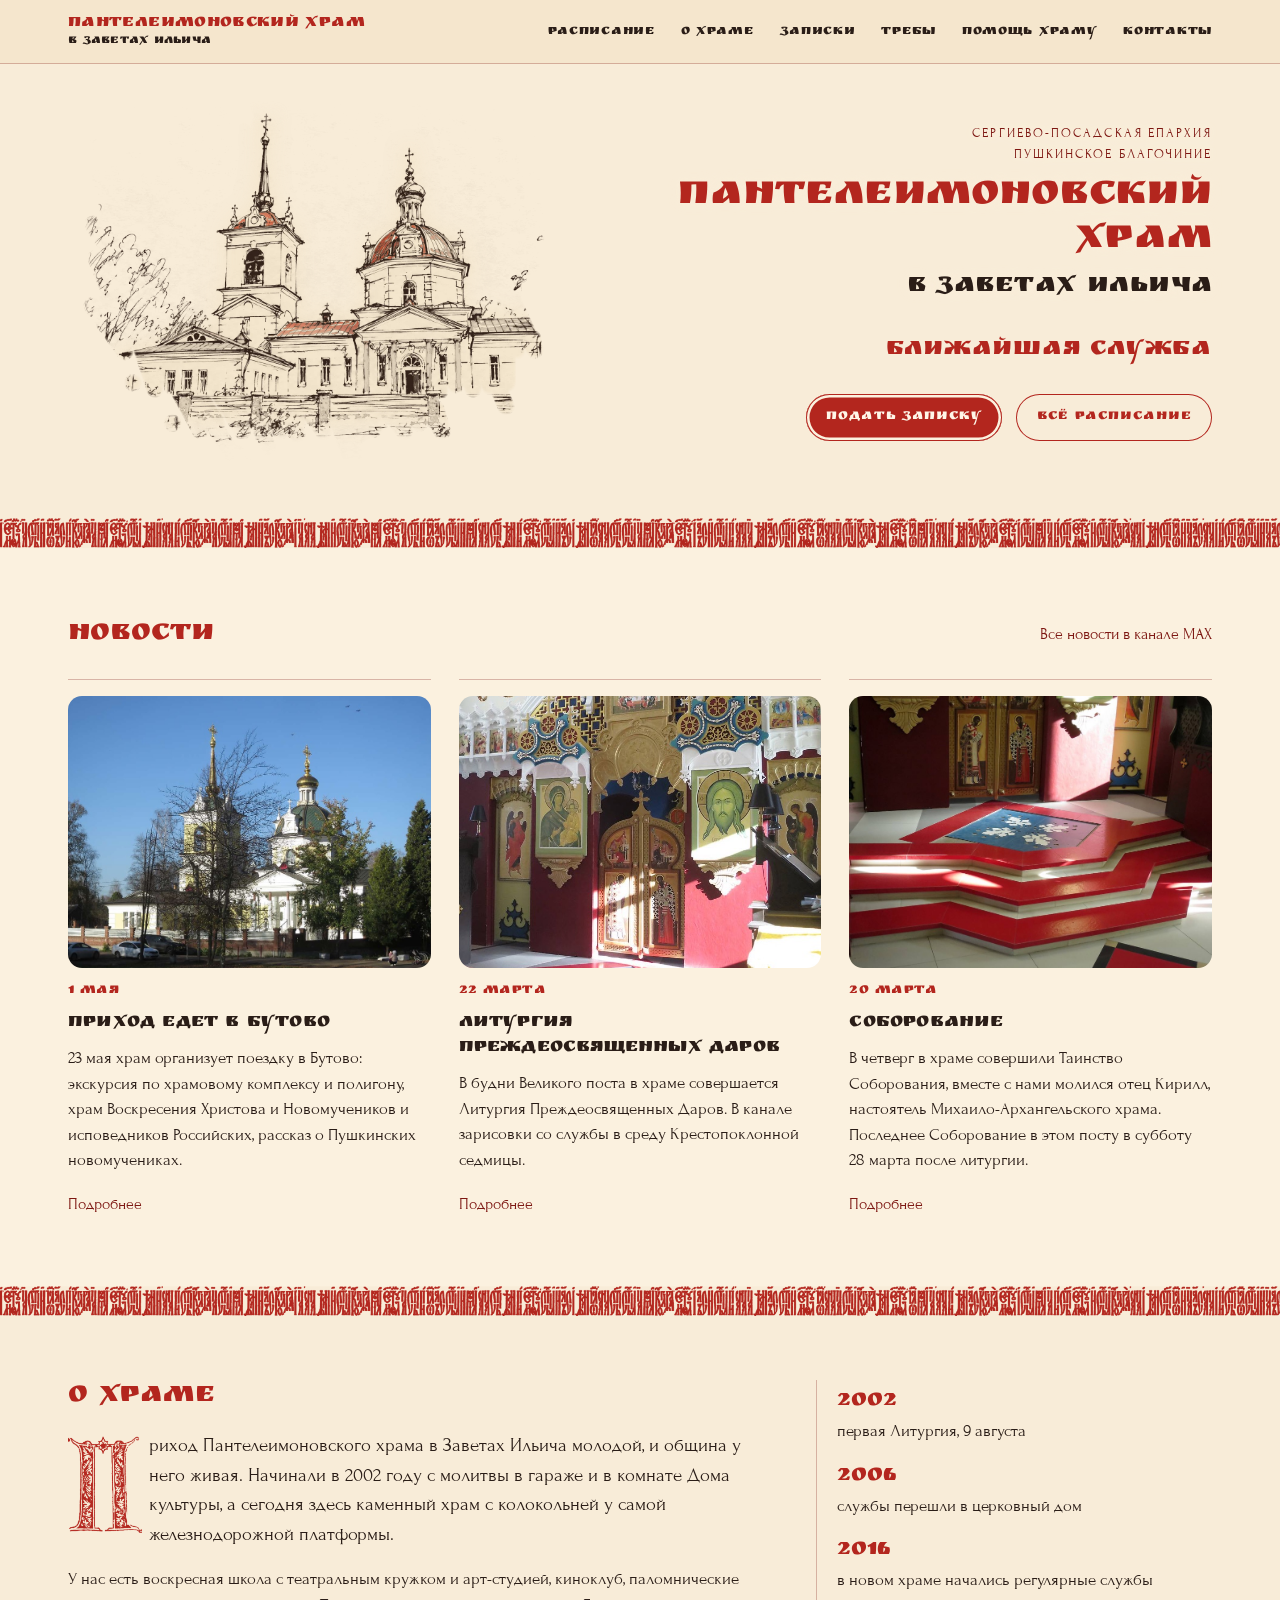
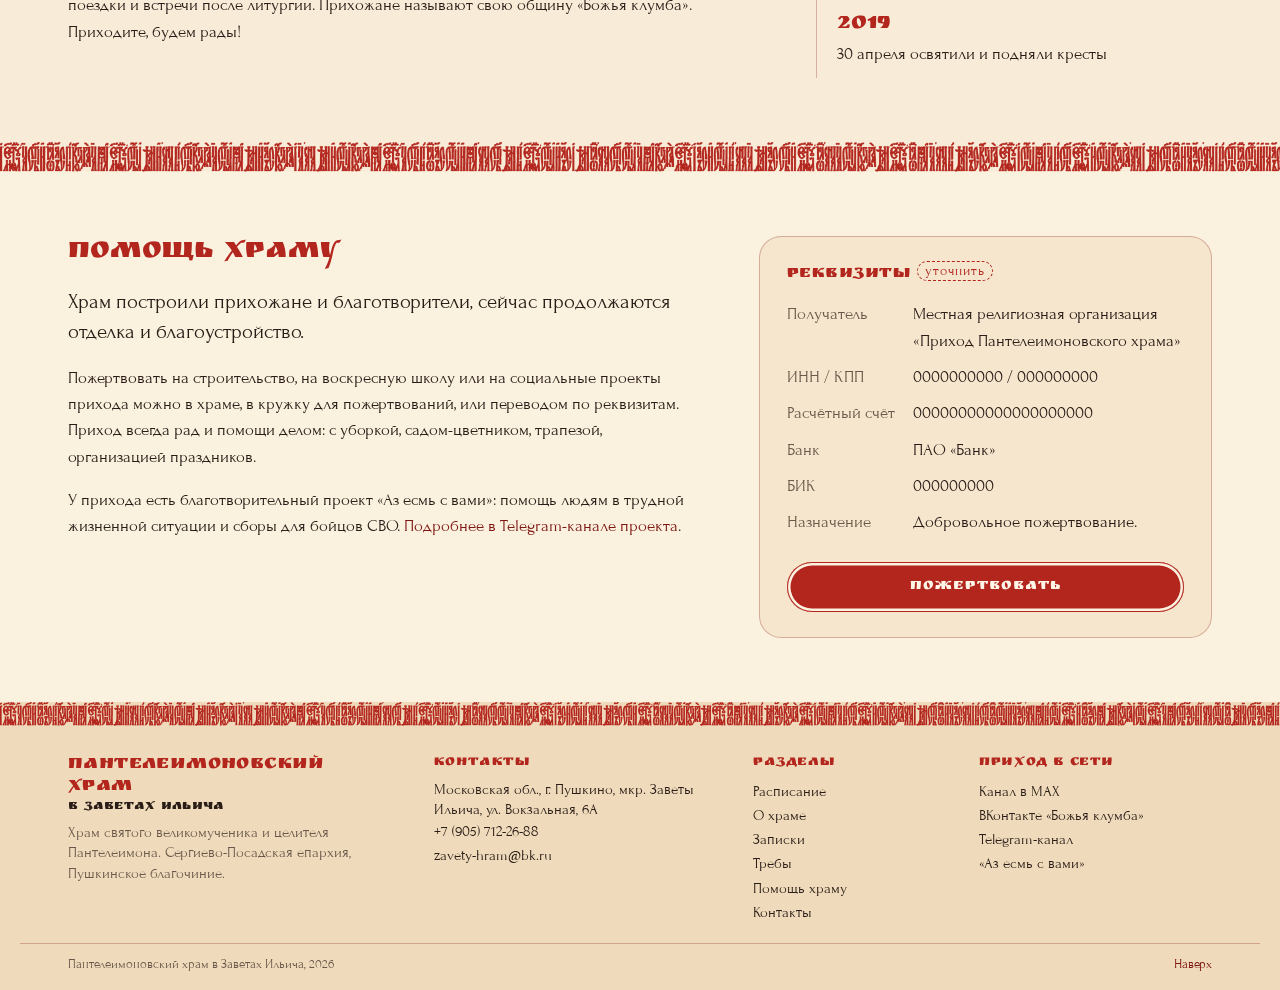
==== commit bdc5ecf0: "Фон бежевее, мягкий переход между храмом и фоном Co-Authored-By: Claude Opus 5.5 <noreply@anthropic." ====
--- a/index.html
+++ b/index.html
@@ -12,7 +12,7 @@
   --paper:#f5e6cd;--card:#fbf1df;--ink:#2a1d17;--mute:#6a584b;
   --red:#b3261e;--deep:#7d1712;--line:rgba(125,23,18,.28);
   --paper-2:#fbf1df;--paper-3:#efdbbb;
-  --page:#faf2e4;   /* the page: a lighter beige so text reads easily; the header and the church walls keep the paper tone */
+  --page:#f8ecd8;   /* the page: a lighter beige so text reads easily; the header and the church walls keep the paper tone */
   --title:'Ruslan Display';--hdr:64px;--gut:clamp(16px,4vw,48px);
   --wrap:1240px;--sec:clamp(48px,5vw,64px);
 }
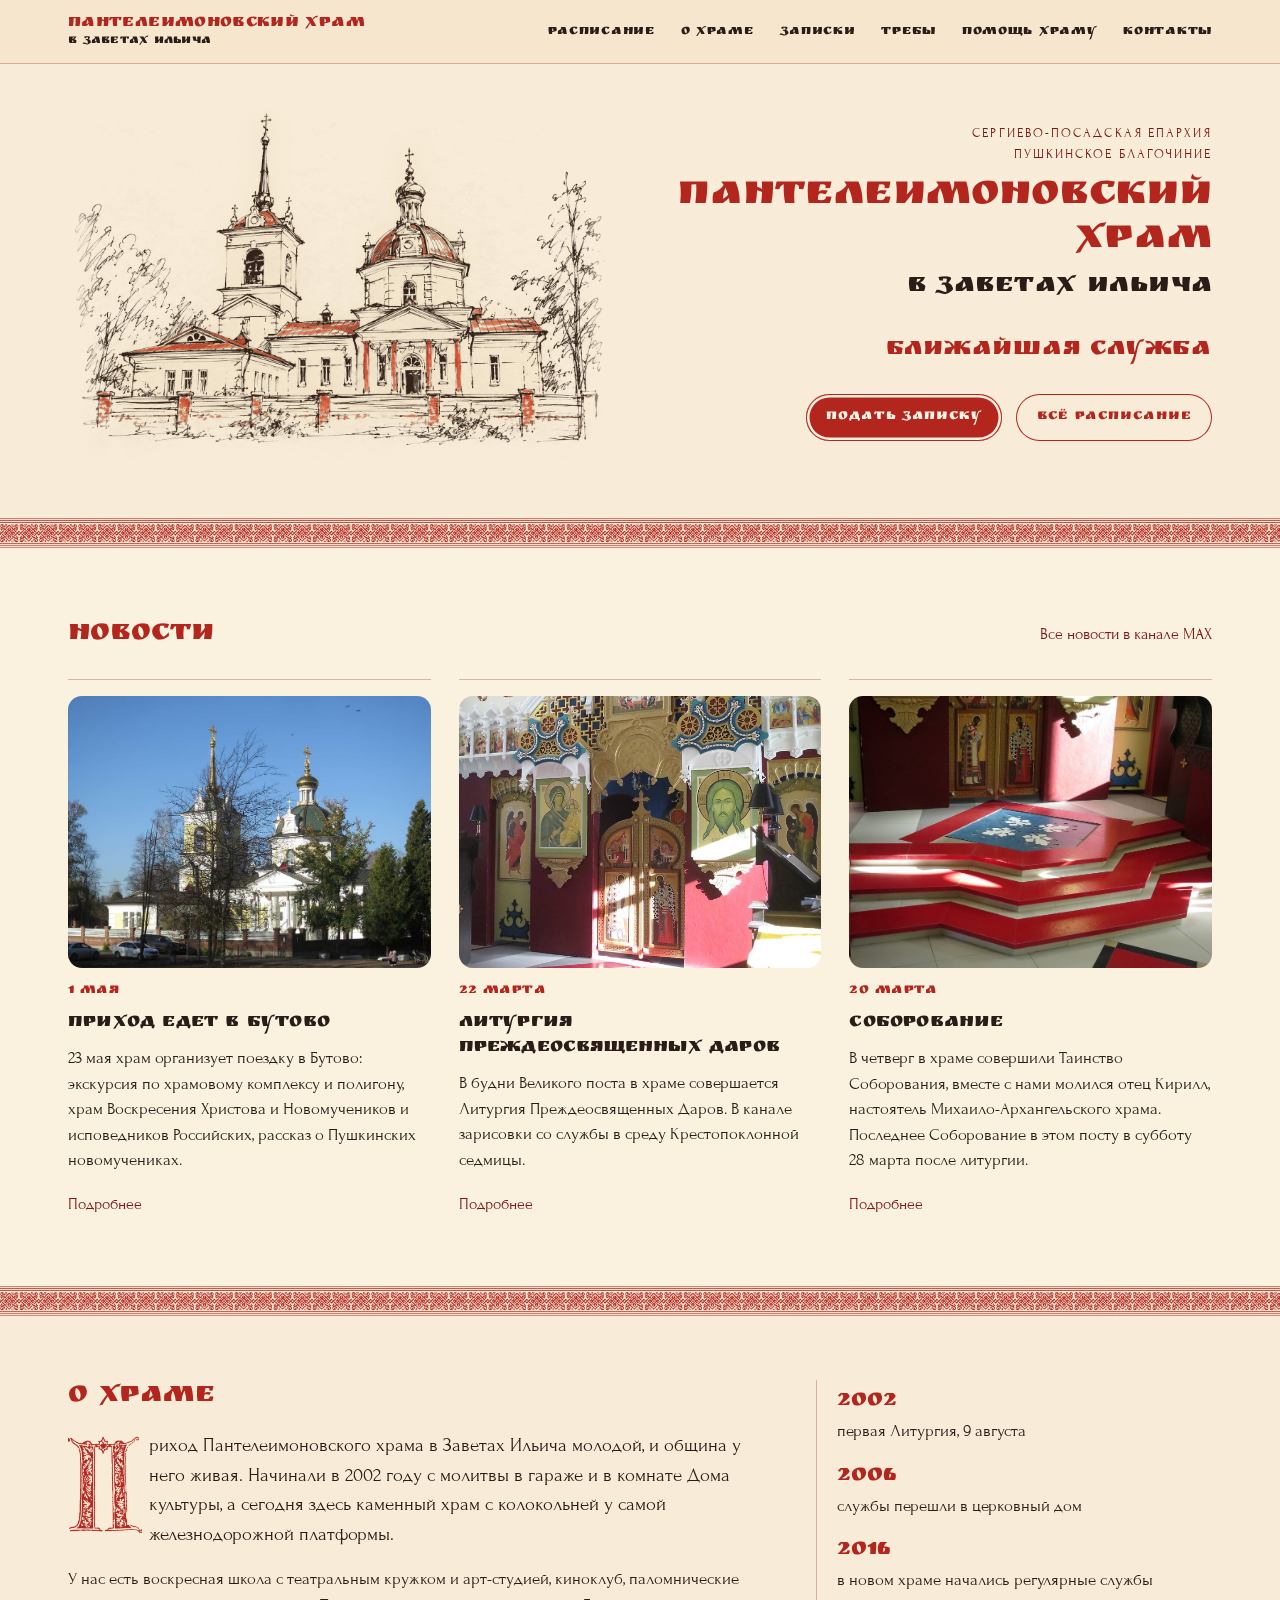
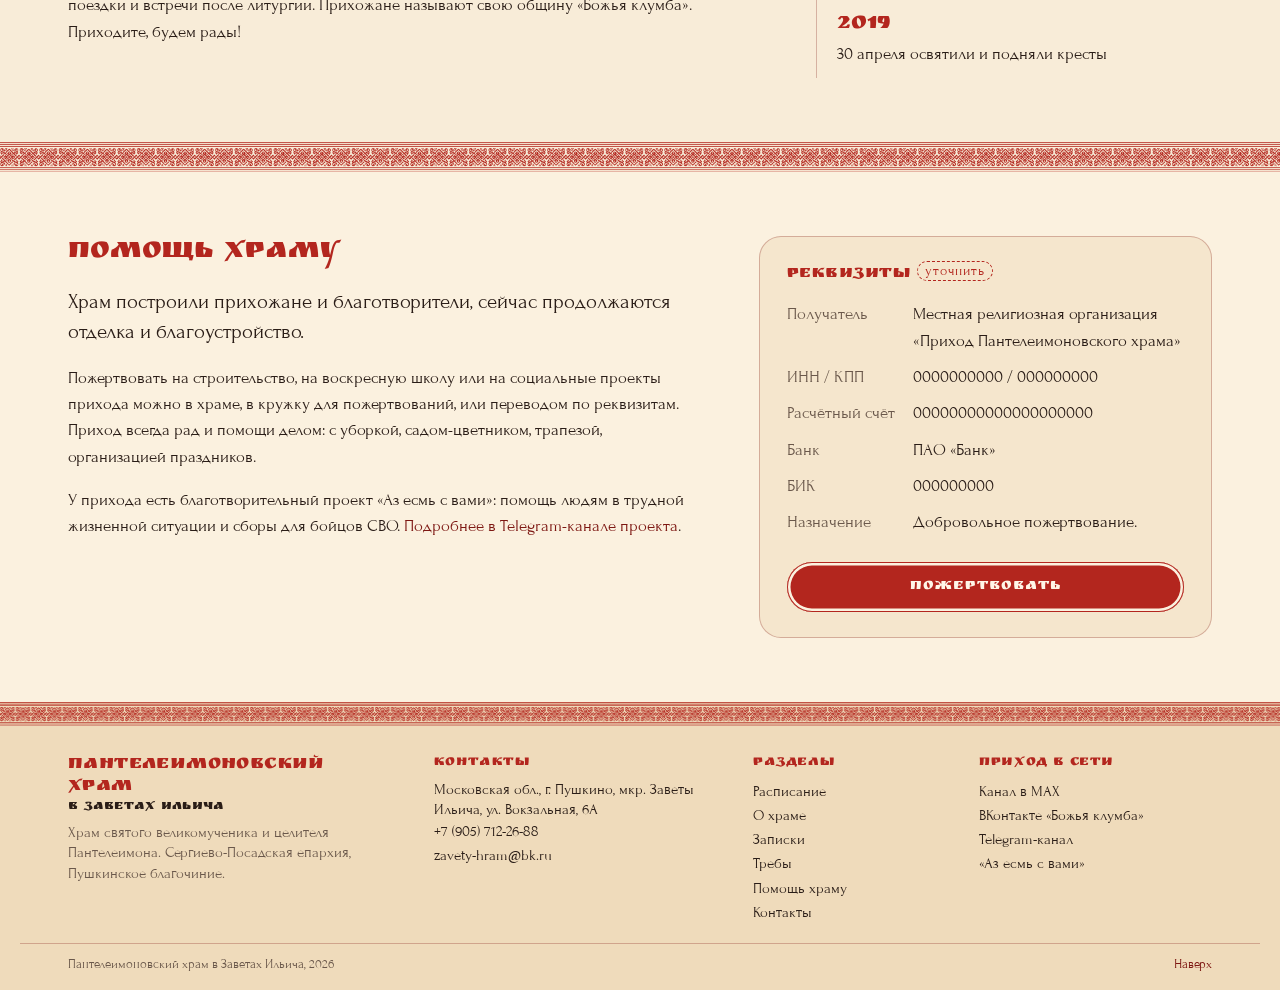
==== commit cd8f19e3: "Церковный узор вместо вязи, убрана фраза о «Божьей клумбе» Co-Authored-By: Claude Opus 5.5 <noreply@" ====
--- a/index.html
+++ b/index.html
@@ -27,7 +27,7 @@
 
 /* Vyaz frieze in the heading red */
 .frieze{height:var(--h,14px);background:var(--red);
-  -webkit-mask:url(vyaz-dlinnaya.png) left center/auto 100% repeat-x;mask:url(vyaz-dlinnaya.png) left center/auto 100% repeat-x;
+  -webkit-mask:url(uzor-romb.png) left center/auto 100% repeat-x;mask:url(uzor-romb.png) left center/auto 100% repeat-x;
   clip-path:inset(0 100% 0 0);animation:draw 3.2s cubic-bezier(.45,0,.2,1) .2s forwards}
 .frieze.soft{background:var(--red)}
 @keyframes draw{to{clip-path:inset(0 0 0 0)}}
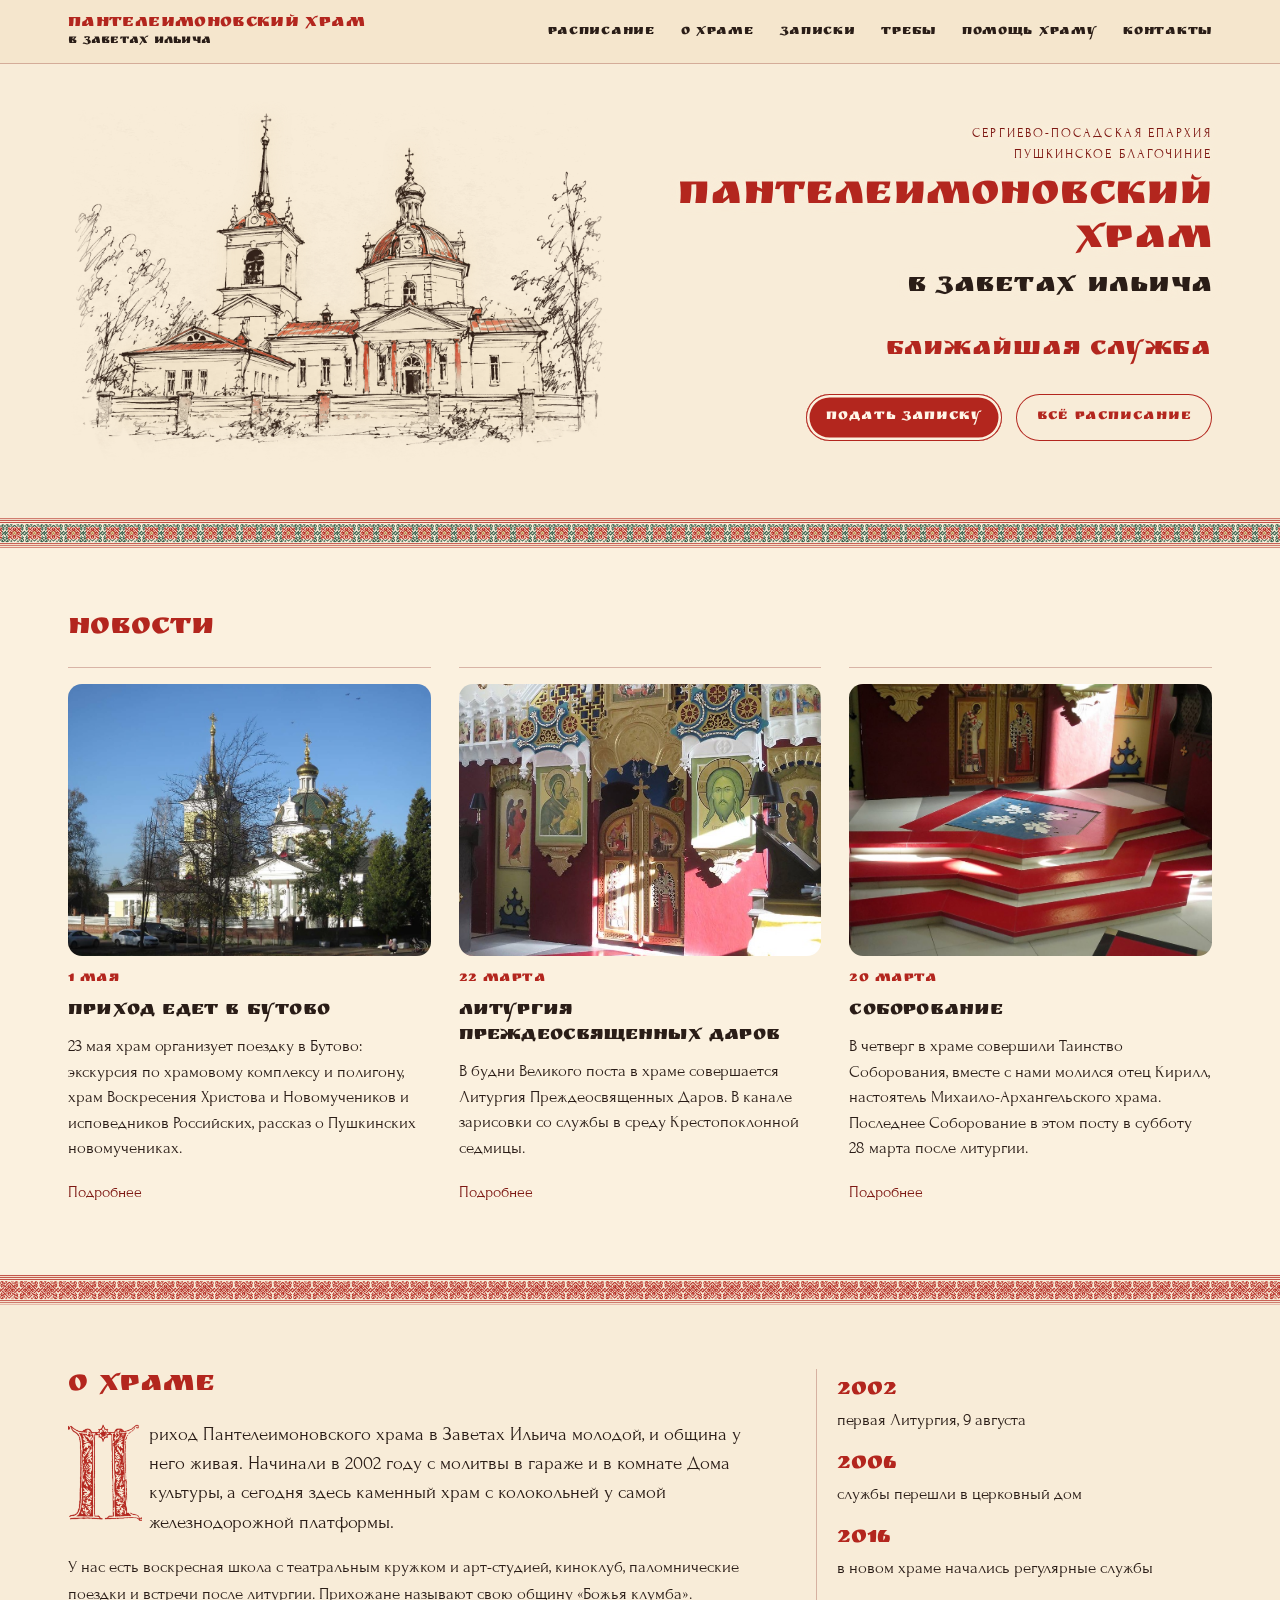
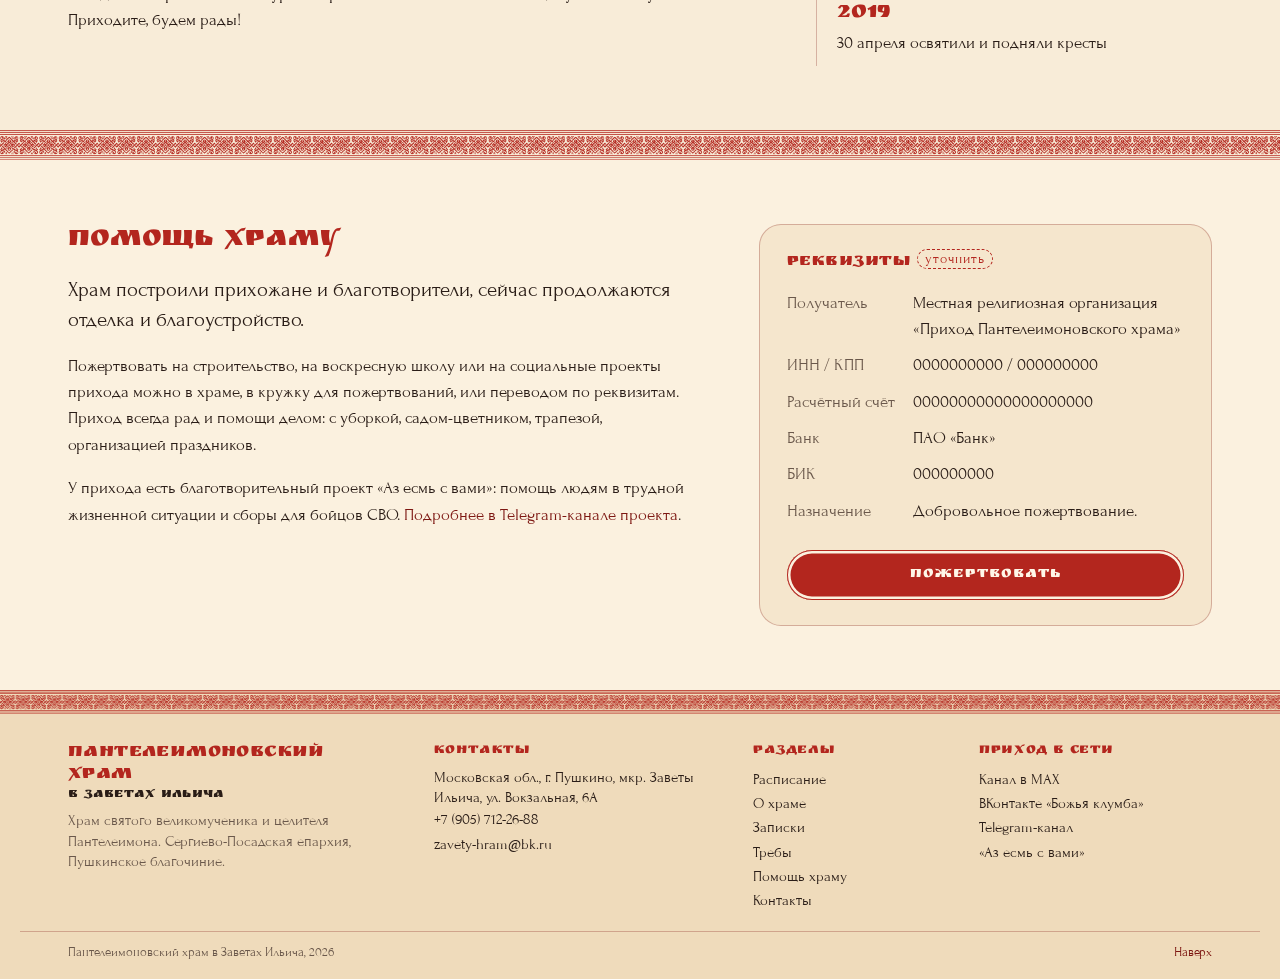
==== commit eb322b85: "Изумрудная лента с анимацией от центра, убрана ссылка на MAX Co-Authored-By: Claude Opus 5.5 <norepl" ====
--- a/index.html
+++ b/index.html
@@ -267,6 +267,25 @@
 @media (prefers-reduced-motion:reduce){
   *,*::before,*::after{animation-duration:.01ms!important;animation-delay:0s!important;transition-duration:.01ms!important;transition-delay:0s!important}
 }
+
+/* Coloured ornament band: rules open from centre, rhombuses appear outward, soft glint */
+.uzb{position:relative;height:var(--h,30px);overflow:hidden}
+.uzb .ln{position:absolute;inset:0;background:var(--rules);
+  -webkit-mask:url(uzor-linii.png) left top/auto 100% repeat-x;mask:url(uzor-linii.png) left top/auto 100% repeat-x;clip-path:inset(0 50%)}
+.uzb .t{position:absolute;top:0;height:100%;background:center/100% 100% no-repeat;opacity:0;transform:scale(.35)}
+.uzb .gl{position:absolute;inset:0;pointer-events:none;
+  -webkit-mask:url(uzor-romb.png) var(--ox,0) 0/auto 100% repeat-x;mask:url(uzor-romb.png) var(--ox,0) 0/auto 100% repeat-x}
+.uzb .gl b{position:absolute;top:0;bottom:0;left:calc(50% - 16px);width:32px;opacity:0;
+  background:linear-gradient(90deg,rgba(255,236,190,0),rgba(255,236,190,.42) 50%,rgba(255,236,190,0))}
+.uzb.on .ln{animation:uzOpen .9s cubic-bezier(.3,0,.2,1) forwards}
+.uzb.on .t{animation:uzPop .55s cubic-bezier(.2,.9,.3,1.2) forwards;animation-delay:calc(.75s + var(--d) * 60ms)}
+.uzb.on .gl b{animation:uzGlL 1.8s cubic-bezier(.4,0,.3,1) forwards;animation-delay:var(--gd)}
+.uzb.on .gl b+b{animation-name:uzGlR}
+@keyframes uzOpen{to{clip-path:inset(0 0)}}
+@keyframes uzPop{to{opacity:1;transform:none}}
+@keyframes uzGlL{0%{opacity:0;transform:none}20%,80%{opacity:1}100%{opacity:0;transform:translateX(calc(var(--bw) * -.5 - 32px))}}
+@keyframes uzGlR{0%{opacity:0;transform:none}20%,80%{opacity:1}100%{opacity:0;transform:translateX(calc(var(--bw) * .5 + 32px))}}
+@media (prefers-reduced-motion:reduce){.uzb .ln,.uzb .t{animation:none!important;clip-path:none;opacity:1;transform:none}.uzb .gl{display:none}}
 </style>
 </head><body id="top">
 
@@ -311,10 +330,10 @@
 
 
 
-<div class="frieze soft" style="--h:30px;animation-delay:1.4s"></div>
+<div class="uzb" data-img="uzor-izumrud.png" style="--h:30px;--rules:var(--red)" aria-hidden="true"></div>
 
 <section class="news" id="news">
-  <div class="sec-h"><h2>Новости</h2><a class="more" href="https://max.ru/join/4l6tZieKnsaPZBNdquhz8zcUVnkcsHrLS48Z7GqwcDc" target="_blank" rel="noopener">Все новости в канале MAX</a></div>
+  <div class="sec-h"><h2>Новости</h2></div>
   <div class="news-l">
     <article><img src="news-hero-02-oktyabr-2026.jpg" alt="Пантелеимоновский храм снаружи" loading="lazy" width="900" height="675"><time>1 мая</time><h3>Приход едет в Бутово</h3><p>23 мая храм организует поездку в Бутово: экскурсия по храмовому комплексу и полигону, храм Воскресения Христова и Новомучеников и исповедников Российских, рассказ о Пушкинских новомучениках.</p><a href="https://t.me/zavetihram/476" target="_blank" rel="noopener">Подробнее</a></article>
     <article><img src="news-int-02-tsarskie-vrata.jpg" alt="Царские врата храма" loading="lazy" width="675" height="900"><time>22 марта</time><h3>Литургия Преждеосвященных Даров</h3><p>В будни Великого поста в храме совершается Литургия Преждеосвященных Даров. В канале зарисовки со службы в среду Крестопоклонной седмицы.</p><a href="https://t.me/zavetihram/474" target="_blank" rel="noopener">Подробнее</a></article>
@@ -530,4 +549,24 @@
 const io = new IntersectionObserver(es => es.forEach(e => { if (e.isIntersecting) { e.target.classList.add('in'); io.unobserve(e.target); } }), { threshold: .15 });
 io.observe(document.getElementById('about'));
 </script>
+<script>
+(function(){
+  var R=125/192,bands=[].slice.call(document.querySelectorAll('.uzb'));
+  function fill(b){
+    b.innerHTML='<i class="ln"></i><i class="gl"><b></b><b></b></i>';
+    var w=b.clientWidth,h=b.clientHeight,tw=h*R,x0=w/2-tw/2,K=Math.ceil(x0/tw)+1,f=document.createDocumentFragment();
+    for(var k=-K;k<=K;k++){var t=document.createElement('i');t.className='t';
+      t.style.cssText='left:'+(x0+k*tw)+'px;width:'+(tw+.4)+'px;--d:'+Math.abs(k)+';background-image:url('+b.dataset.img+')';f.appendChild(t)}
+    b.insertBefore(f,b.querySelector('.gl'));
+    b.style.setProperty('--bw',w+'px');b.style.setProperty('--ox',(((x0%tw)+tw)%tw)+'px');
+    b.style.setProperty('--gd',(.75+K*.06+.3)+'s');b._w=w;
+  }
+  bands.forEach(fill);
+  if('IntersectionObserver' in window){
+    var io=new IntersectionObserver(function(es){es.forEach(function(e){if(e.isIntersecting){e.target.classList.add('on');io.unobserve(e.target)}})},{threshold:.6});
+    bands.forEach(function(b){io.observe(b)});
+  }else bands.forEach(function(b){b.classList.add('on')});
+  addEventListener('resize',function(){bands.forEach(function(b){if(Math.abs(b.clientWidth-b._w)>40){fill(b)}})});
+})();
+</script>
 </body></html>
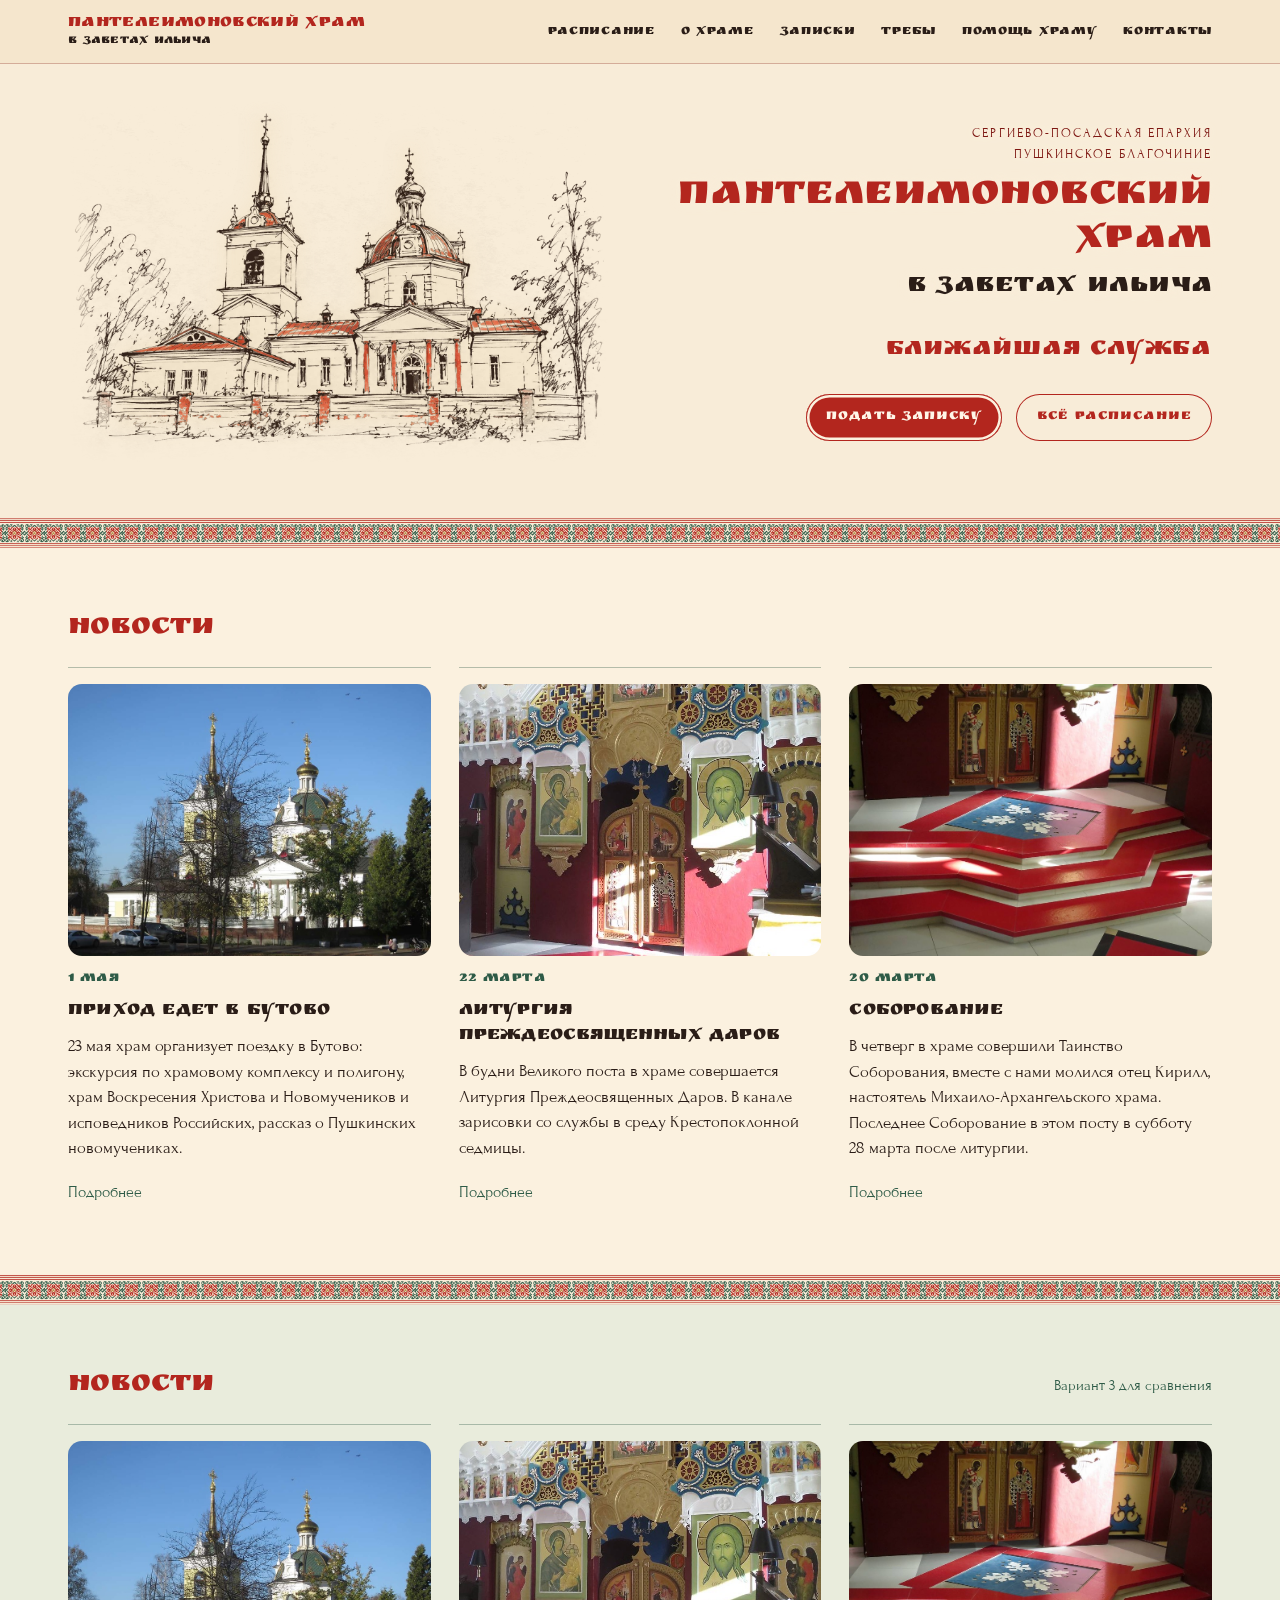
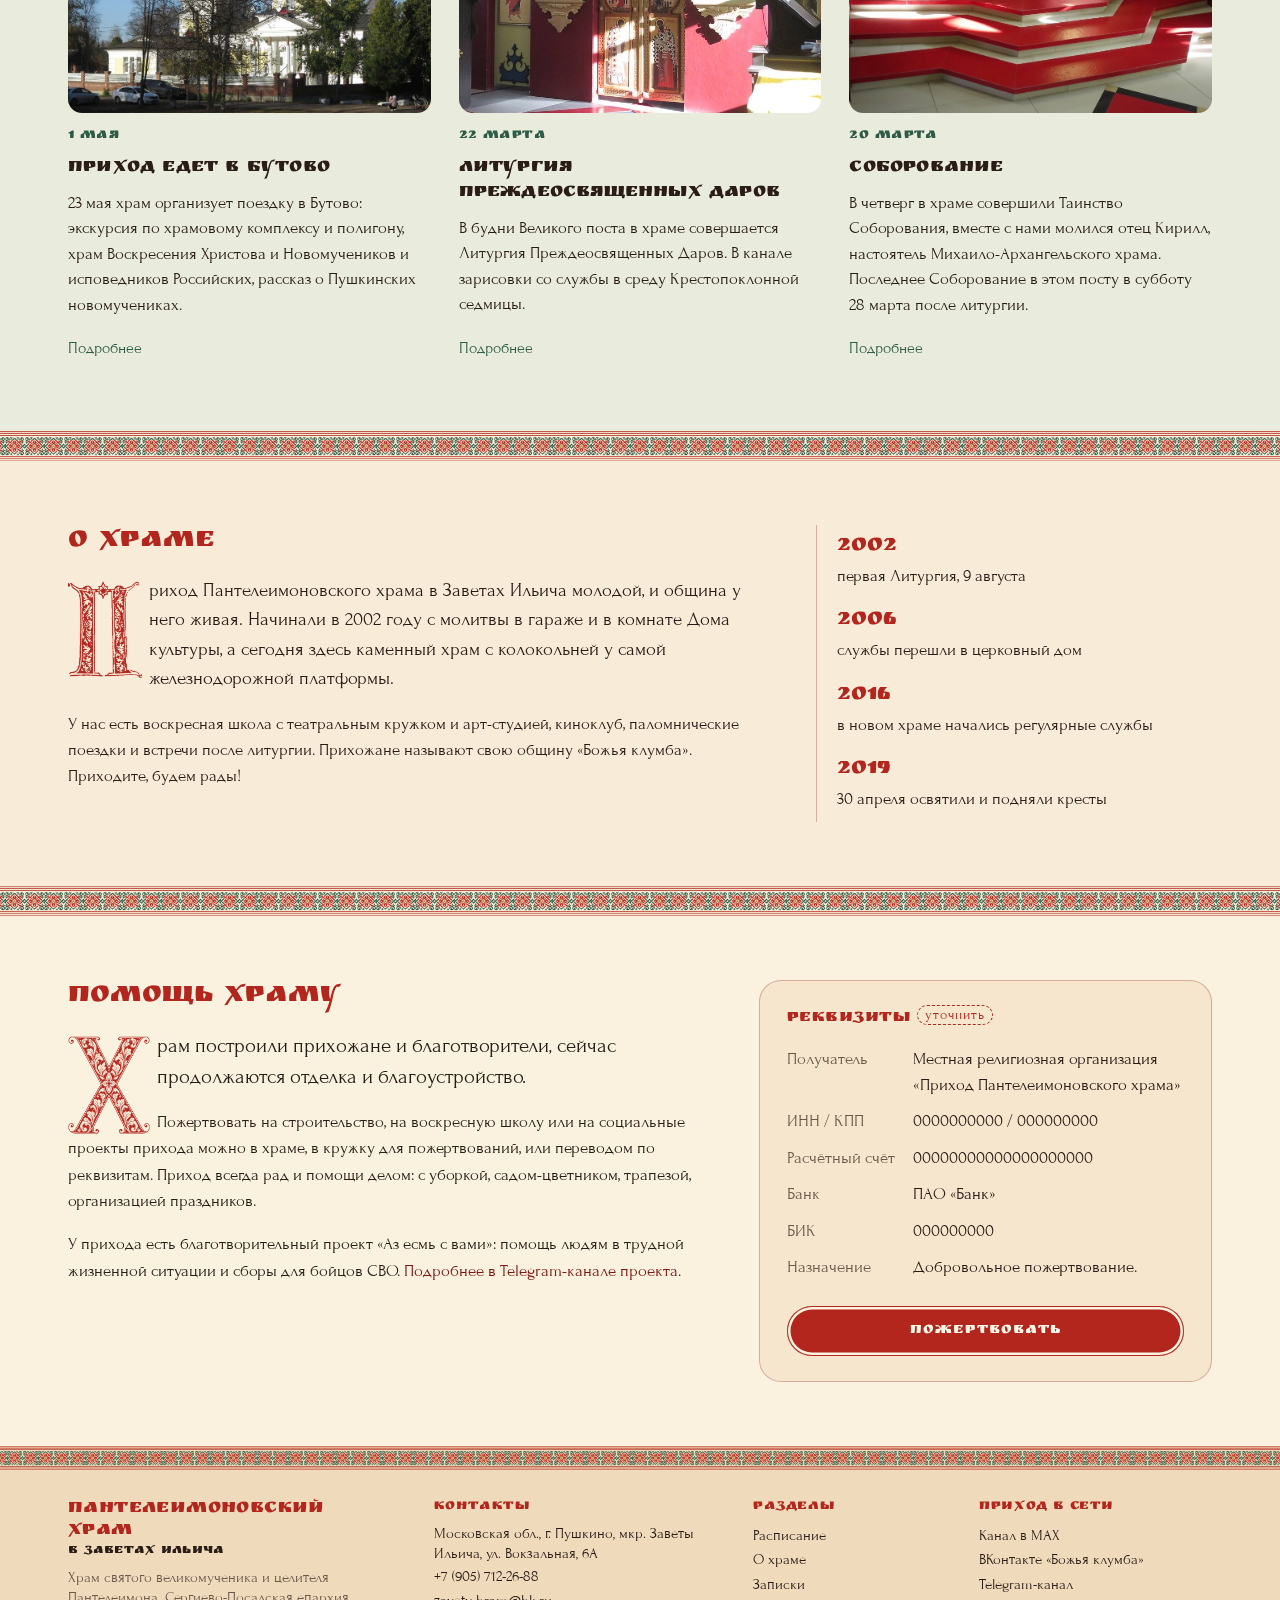
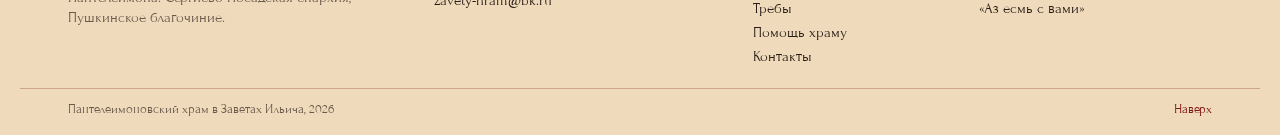
==== commit 1d2e2888: "Изумрудные ленты везде, зелёные акценты в новостях и вариант 3, буквица Х Co-Authored-By: Claude Opu" ====
--- a/index.html
+++ b/index.html
@@ -11,7 +11,7 @@
 :root{
   --paper:#f5e6cd;--card:#fbf1df;--ink:#2a1d17;--mute:#6a584b;
   --red:#b3261e;--deep:#7d1712;--line:rgba(125,23,18,.28);
-  --paper-2:#fbf1df;--paper-3:#efdbbb;
+  --paper-2:#fbf1df;--green:#2e5b47;--sage:#e9ecdc;--paper-3:#efdbbb;
   --page:#f8ecd8;   /* the page: a lighter beige so text reads easily; the header and the church walls keep the paper tone */
   --title:'Ruslan Display';--hdr:64px;--gut:clamp(16px,4vw,48px);
   --wrap:1240px;--sec:clamp(48px,5vw,64px);
@@ -286,6 +286,17 @@
 @keyframes uzGlL{0%{opacity:0;transform:none}20%,80%{opacity:1}100%{opacity:0;transform:translateX(calc(var(--bw) * -.5 - 32px))}}
 @keyframes uzGlR{0%{opacity:0;transform:none}20%,80%{opacity:1}100%{opacity:0;transform:translateX(calc(var(--bw) * .5 + 32px))}}
 @media (prefers-reduced-motion:reduce){.uzb .ln,.uzb .t{animation:none!important;clip-path:none;opacity:1;transform:none}.uzb .gl{display:none}}
+
+/* News accents in emerald (variant 1) */
+.news time{color:var(--green)}
+.news article a{color:var(--green)}
+.news article{border-top-color:rgba(46,91,71,.35)}
+/* Variant 3: pale green chapter */
+.news.news-g{background:var(--sage);box-shadow:0 0 0 100vmax var(--sage)}
+.news-g .sec-h{border-color:rgba(46,91,71,.3)}
+.news-g .tag{font-size:15px;color:var(--green)}
+/* Drop cap for the help section */
+.cap-h{aspect-ratio:588/700;-webkit-mask-image:url(bukvitsa-H.png);mask-image:url(bukvitsa-H.png)}
 </style>
 </head><body id="top">
 
@@ -341,7 +352,18 @@
   </div>
 </section>
 
-<div class="frieze soft" style="--h:30px;animation-delay:1.4s"></div>
+<div class="uzb" data-img="uzor-izumrud.png" style="--h:30px;--rules:var(--red)" aria-hidden="true"></div>
+
+<section class="news news-g" id="news-v3" aria-label="Новости, вариант 3">
+  <div class="sec-h"><h2>Новости</h2><span class="tag">Вариант 3 для сравнения</span></div>
+  <div class="news-l">
+    <article><img src="news-hero-02-oktyabr-2026.jpg" alt="Пантелеимоновский храм снаружи" loading="lazy" width="900" height="675"><time>1 мая</time><h3>Приход едет в Бутово</h3><p>23 мая храм организует поездку в Бутово: экскурсия по храмовому комплексу и полигону, храм Воскресения Христова и Новомучеников и исповедников Российских, рассказ о Пушкинских новомучениках.</p><a href="https://t.me/zavetihram/476" target="_blank" rel="noopener">Подробнее</a></article>
+    <article><img src="news-int-02-tsarskie-vrata.jpg" alt="Царские врата храма" loading="lazy" width="675" height="900"><time>22 марта</time><h3>Литургия Преждеосвященных Даров</h3><p>В будни Великого поста в храме совершается Литургия Преждеосвященных Даров. В канале зарисовки со службы в среду Крестопоклонной седмицы.</p><a href="https://t.me/zavetihram/474" target="_blank" rel="noopener">Подробнее</a></article>
+    <article><img src="news-int-05-amvon.jpg" alt="Амвон и иконостас храма" loading="lazy" width="900" height="675"><time>20 марта</time><h3>Соборование</h3><p>В четверг в храме совершили Таинство Соборования, вместе с нами молился отец Кирилл, настоятель Михаило-Архангельского храма. Последнее Соборование в этом посту в субботу 28 марта после литургии.</p><a href="https://t.me/zavetihram/467" target="_blank" rel="noopener">Подробнее</a></article>
+  </div>
+</section>
+
+<div class="uzb" data-img="uzor-izumrud.png" style="--h:30px;--rules:var(--red)" aria-hidden="true"></div>
 
 <section class="about" id="about">
   <div>
@@ -357,12 +379,12 @@
   </ul>
 </section>
 
-<div class="frieze soft" style="--h:30px;animation-delay:1.4s"></div>
+<div class="uzb" data-img="uzor-izumrud.png" style="--h:30px;--rules:var(--red)" aria-hidden="true"></div>
 
 <section class="help" id="help">
   <div>
     <h2>Помощь храму</h2>
-    <p class="lead">Храм построили прихожане и благотворители, сейчас продолжаются отделка и благоустройство.</p>
+    <p class="lead"><span class="cap cap-h" aria-hidden="true"></span><span class="sr">Х</span>рам построили прихожане и благотворители, сейчас продолжаются отделка и благоустройство.</p>
     <p>Пожертвовать на строительство, на воскресную школу или на социальные проекты прихода можно в храме, в кружку для пожертвований, или переводом по реквизитам. Приход всегда рад и помощи делом: с уборкой, садом-цветником, трапезой, организацией праздников.</p>
     <p>У прихода есть благотворительный проект «Аз есмь с вами»: помощь людям в трудной жизненной ситуации и сборы для бойцов СВО. <a href="https://t.me/+d78WahK1r-w1YTUy" target="_blank" rel="noopener">Подробнее в Telegram-канале проекта</a>.</p>
   </div>
@@ -383,7 +405,7 @@
 </main>
 
 <!--foot--><footer class="ftr">
-  <div class="frieze soft" style="--h:24px"></div>
+  <div class="uzb" data-img="uzor-izumrud.png" style="--h:24px;--rules:var(--red)" aria-hidden="true"></div>
   <div class="ftr-in">
     <div class="ftr-brand">
       <a class="ftr-name" href="index.html"><b>Пантелеимоновский храм</b><small>в Заветах Ильича</small></a>
@@ -548,6 +570,7 @@
 
 const io = new IntersectionObserver(es => es.forEach(e => { if (e.isIntersecting) { e.target.classList.add('in'); io.unobserve(e.target); } }), { threshold: .15 });
 io.observe(document.getElementById('about'));
+io.observe(document.getElementById('help'));
 </script>
 <script>
 (function(){
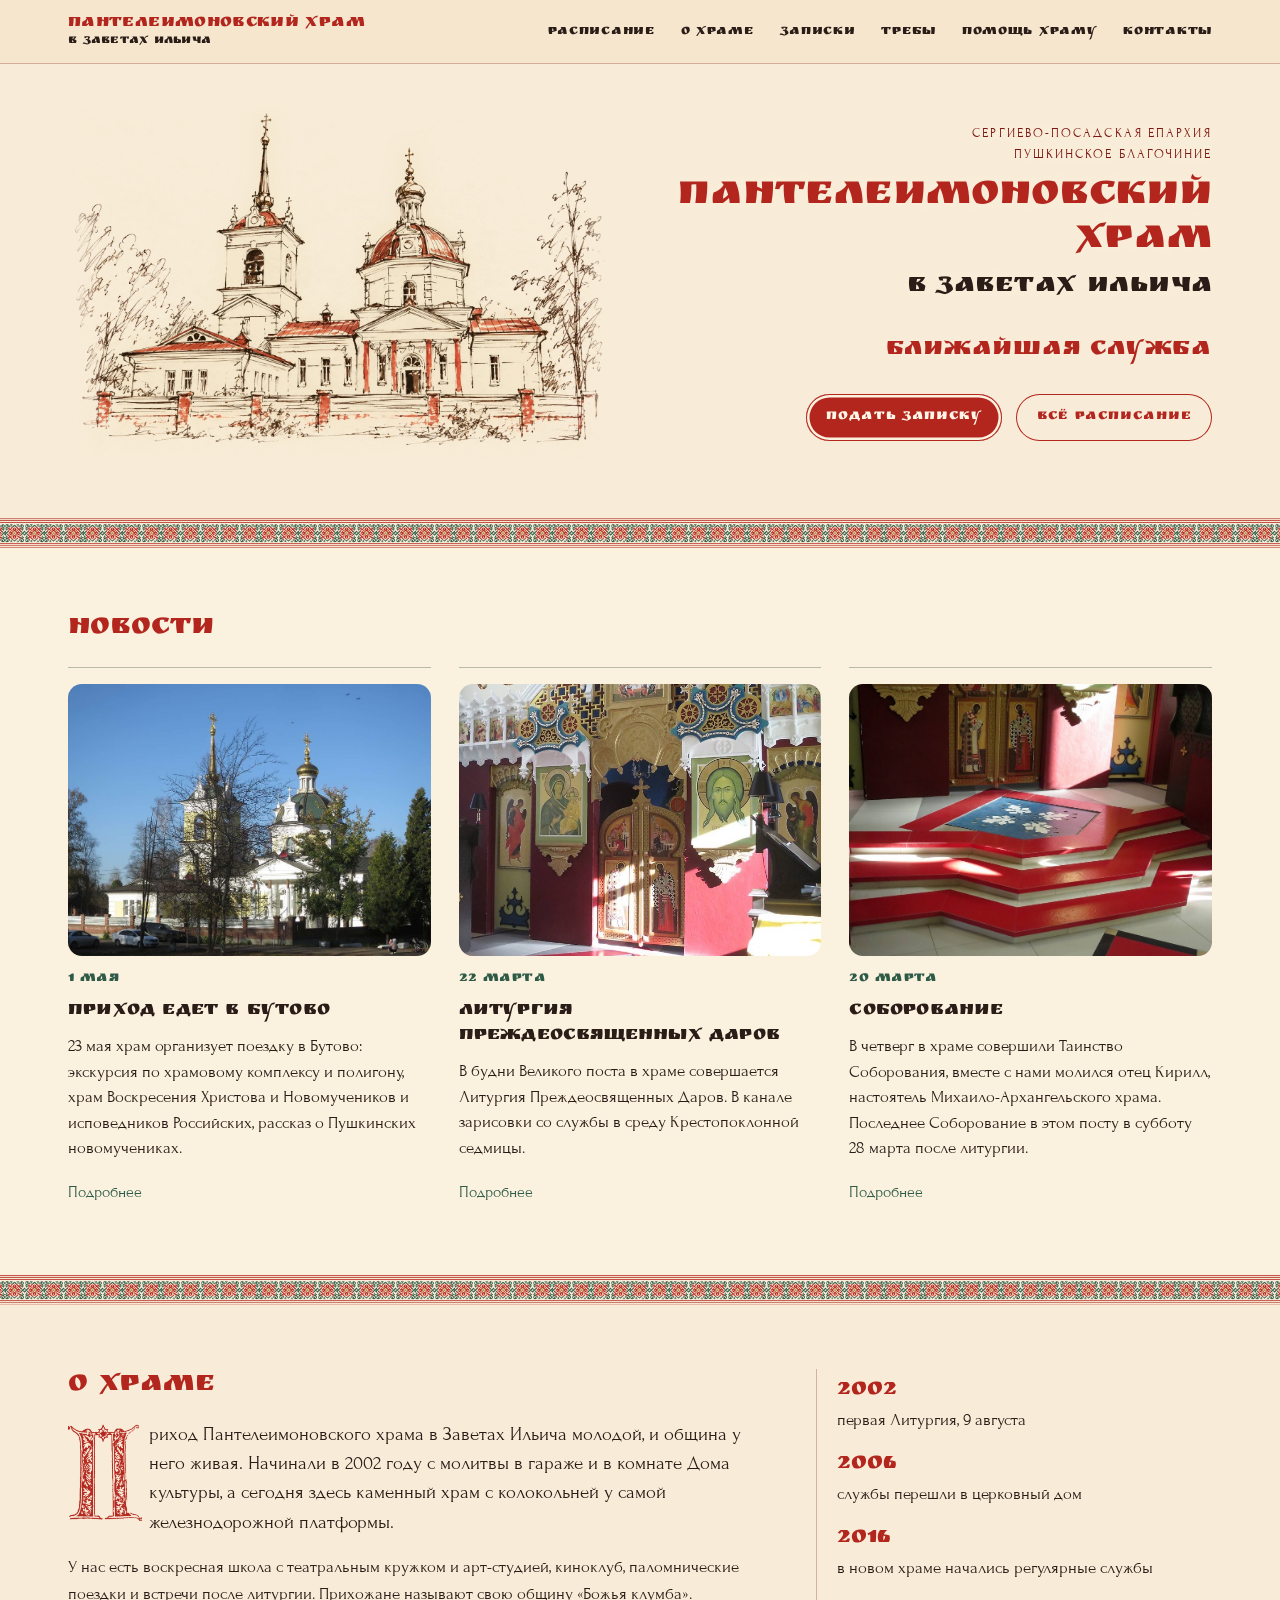
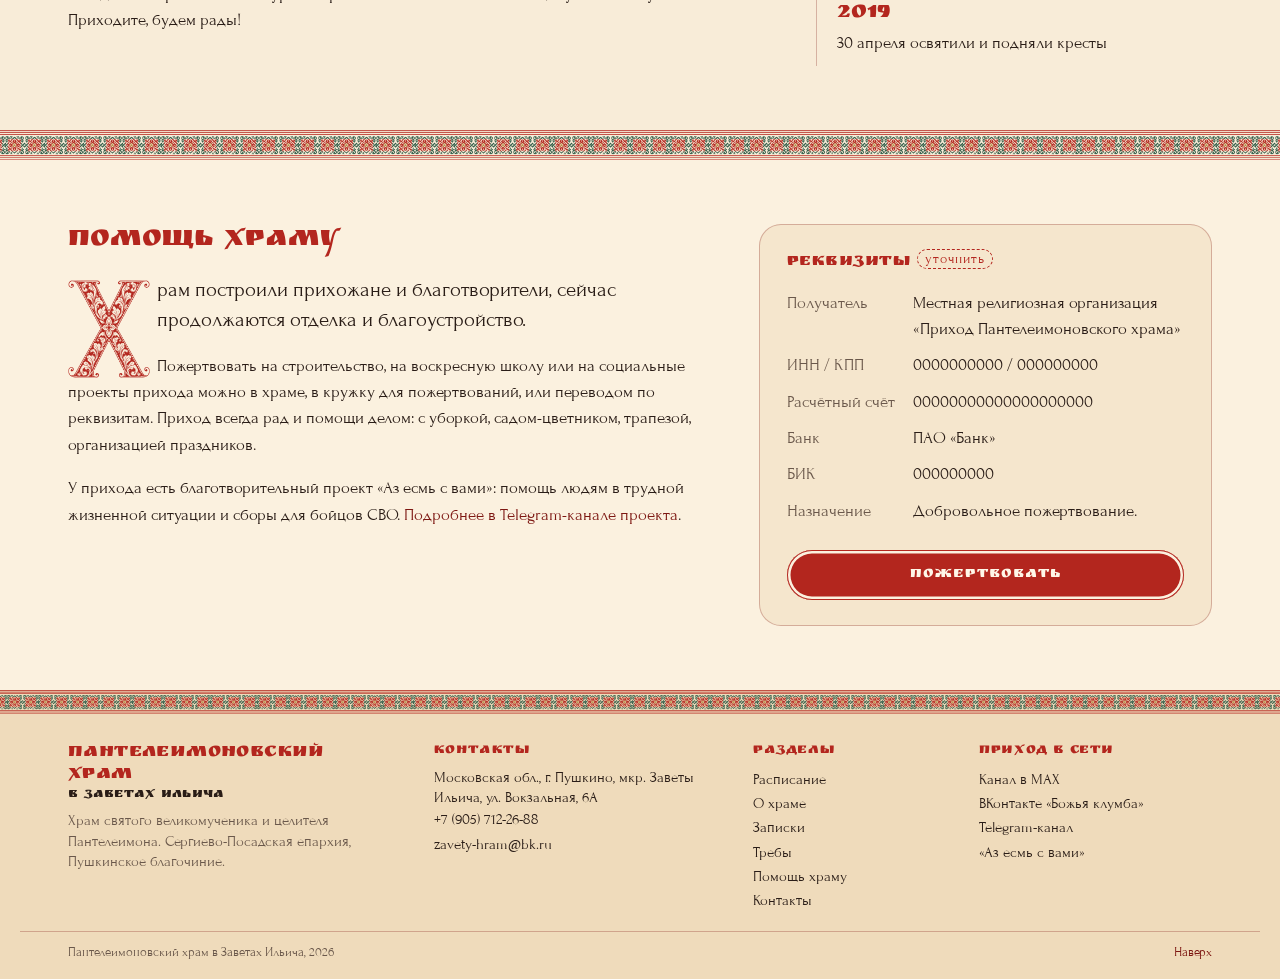
==== commit 07c666cc: "Убран вариант 3 блока новостей Co-Authored-By: Claude Opus 5.5 <noreply@anthropic.com>" ====
--- a/index.html
+++ b/index.html
@@ -291,10 +291,6 @@
 .news time{color:var(--green)}
 .news article a{color:var(--green)}
 .news article{border-top-color:rgba(46,91,71,.35)}
-/* Variant 3: pale green chapter */
-.news.news-g{background:var(--sage);box-shadow:0 0 0 100vmax var(--sage)}
-.news-g .sec-h{border-color:rgba(46,91,71,.3)}
-.news-g .tag{font-size:15px;color:var(--green)}
 /* Drop cap for the help section */
 .cap-h{aspect-ratio:588/700;-webkit-mask-image:url(bukvitsa-H.png);mask-image:url(bukvitsa-H.png)}
 </style>
@@ -351,18 +347,6 @@
     <article><img src="news-int-05-amvon.jpg" alt="Амвон и иконостас храма" loading="lazy" width="900" height="675"><time>20 марта</time><h3>Соборование</h3><p>В четверг в храме совершили Таинство Соборования, вместе с нами молился отец Кирилл, настоятель Михаило-Архангельского храма. Последнее Соборование в этом посту в субботу 28 марта после литургии.</p><a href="https://t.me/zavetihram/467" target="_blank" rel="noopener">Подробнее</a></article>
   </div>
 </section>
-
-<div class="uzb" data-img="uzor-izumrud.png" style="--h:30px;--rules:var(--red)" aria-hidden="true"></div>
-
-<section class="news news-g" id="news-v3" aria-label="Новости, вариант 3">
-  <div class="sec-h"><h2>Новости</h2><span class="tag">Вариант 3 для сравнения</span></div>
-  <div class="news-l">
-    <article><img src="news-hero-02-oktyabr-2026.jpg" alt="Пантелеимоновский храм снаружи" loading="lazy" width="900" height="675"><time>1 мая</time><h3>Приход едет в Бутово</h3><p>23 мая храм организует поездку в Бутово: экскурсия по храмовому комплексу и полигону, храм Воскресения Христова и Новомучеников и исповедников Российских, рассказ о Пушкинских новомучениках.</p><a href="https://t.me/zavetihram/476" target="_blank" rel="noopener">Подробнее</a></article>
-    <article><img src="news-int-02-tsarskie-vrata.jpg" alt="Царские врата храма" loading="lazy" width="675" height="900"><time>22 марта</time><h3>Литургия Преждеосвященных Даров</h3><p>В будни Великого поста в храме совершается Литургия Преждеосвященных Даров. В канале зарисовки со службы в среду Крестопоклонной седмицы.</p><a href="https://t.me/zavetihram/474" target="_blank" rel="noopener">Подробнее</a></article>
-    <article><img src="news-int-05-amvon.jpg" alt="Амвон и иконостас храма" loading="lazy" width="900" height="675"><time>20 марта</time><h3>Соборование</h3><p>В четверг в храме совершили Таинство Соборования, вместе с нами молился отец Кирилл, настоятель Михаило-Архангельского храма. Последнее Соборование в этом посту в субботу 28 марта после литургии.</p><a href="https://t.me/zavetihram/467" target="_blank" rel="noopener">Подробнее</a></article>
-  </div>
-</section>
-
 <div class="uzb" data-img="uzor-izumrud.png" style="--h:30px;--rules:var(--red)" aria-hidden="true"></div>
 
 <section class="about" id="about">
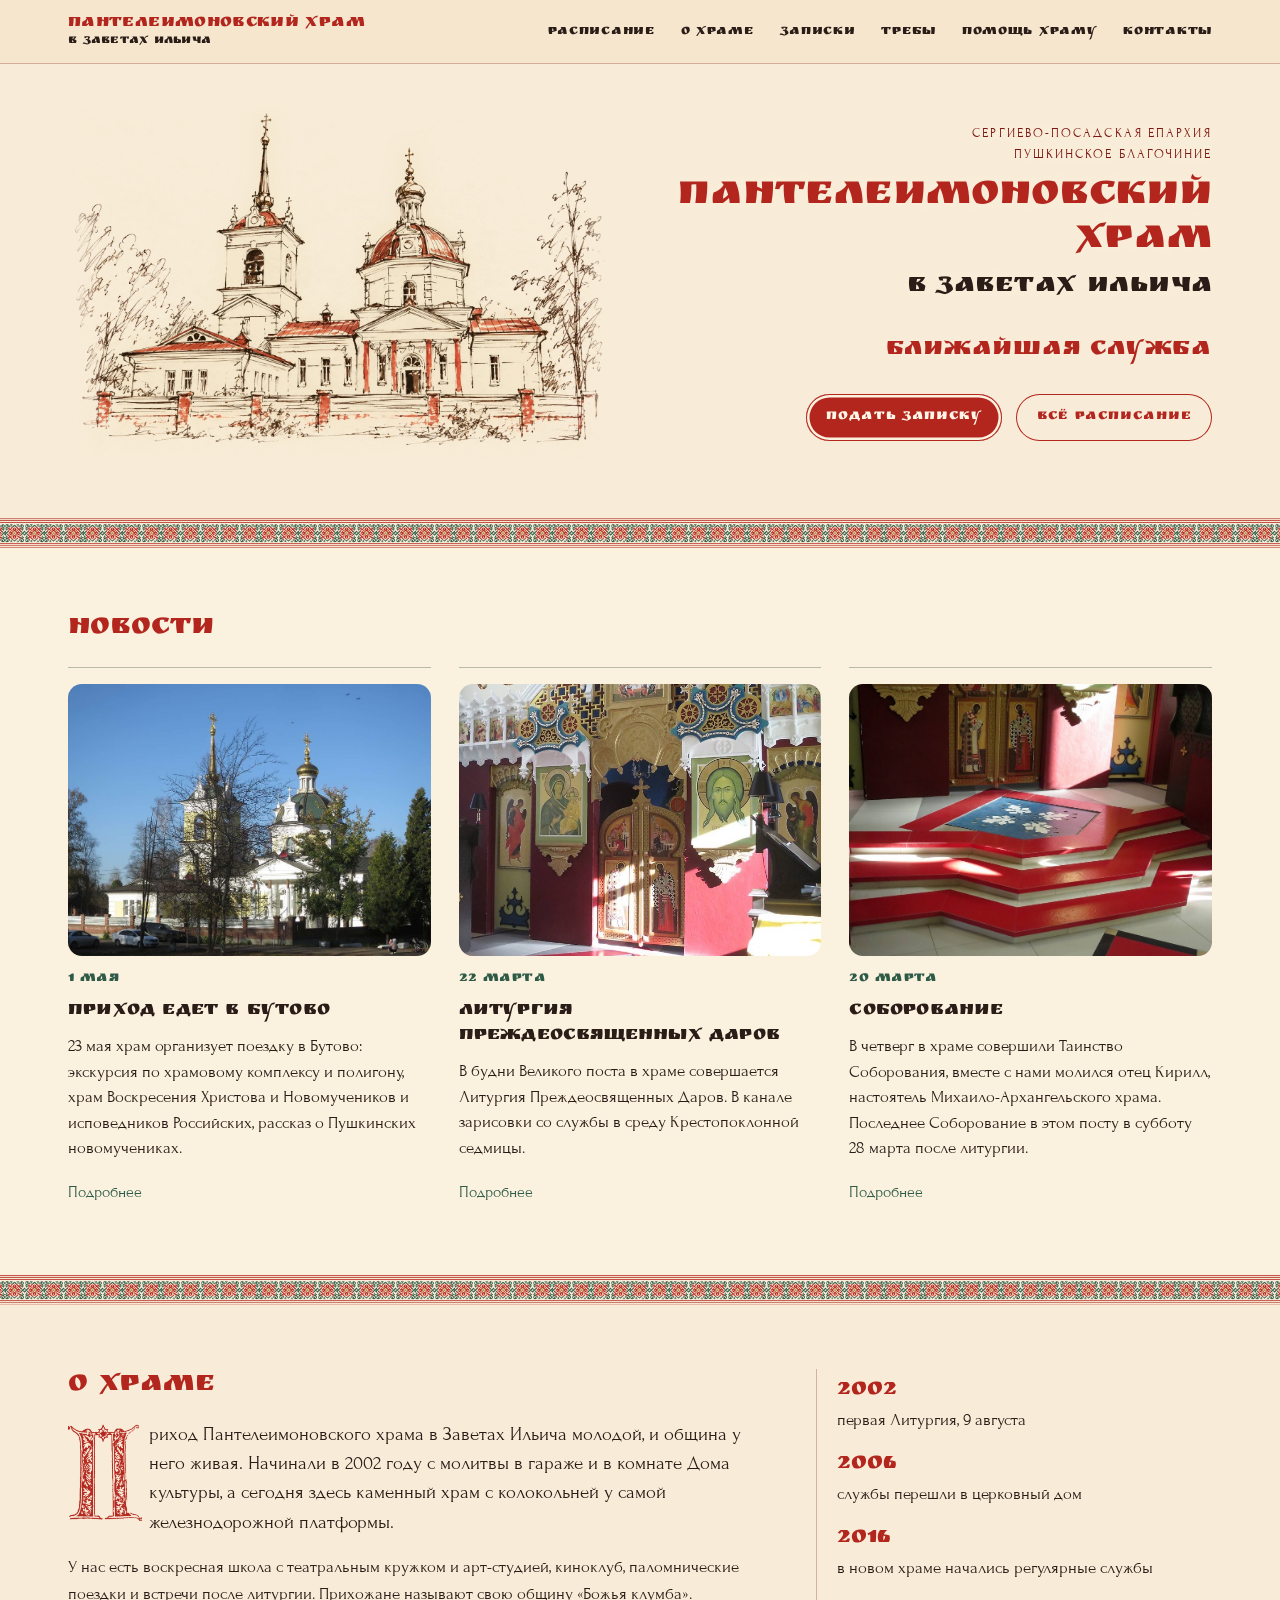
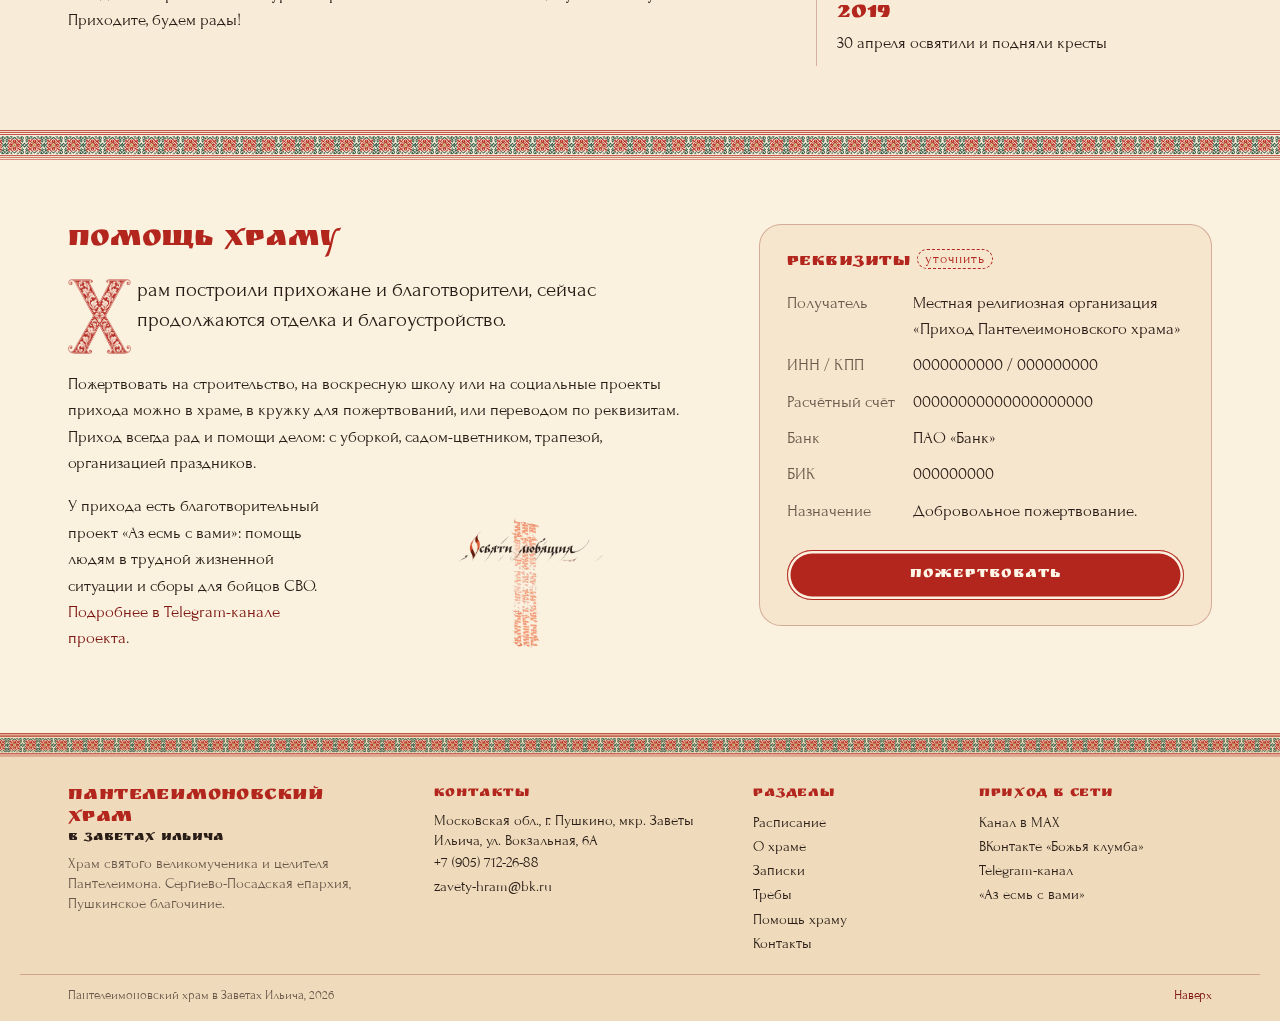
==== commit 5c22d3c8: "Цитата из заамвонной молитвы в «Помощь храму», ближайшая служба по времени, без кружков в требах Co-" ====
--- a/index.html
+++ b/index.html
@@ -292,7 +292,21 @@
 .news article a{color:var(--green)}
 .news article{border-top-color:rgba(46,91,71,.35)}
 /* Drop cap for the help section */
-.cap-h{aspect-ratio:588/700;-webkit-mask-image:url(bukvitsa-H.png);mask-image:url(bukvitsa-H.png)}
+.help .cap-h{width:3em;margin:.2em .3em 0 0;aspect-ratio:588/700;-webkit-mask-image:url(bukvitsa-H.png);mask-image:url(bukvitsa-H.png)}
+
+
+/* Calligraphy quote: a small inset on the right, text flows to its left */
+.htxt{clear:left;display:flow-root}
+.qsp{float:right;width:0;height:0}
+.help .quote{float:right;clear:right;width:190px;margin:8px 0 0 22px}
+.help .quote img{display:block;width:100%;height:auto}
+.help .quote{position:relative}
+.help .quote canvas{position:absolute;inset:0;width:100%;height:100%}
+.js .help .quote .fin{opacity:0}
+.help .quote.done .fin{opacity:1;transition:opacity .5s ease}
+.help .quote.done canvas{opacity:0;transition:opacity .4s ease .5s}
+@media (max-width:600px){.help .quote{width:44%;margin:6px 0 0 14px}}
+@media (prefers-reduced-motion:reduce){.js .help .quote .fin{opacity:1}.help .quote canvas{display:none}}
 </style>
 </head><body id="top">
 
@@ -369,8 +383,9 @@
   <div>
     <h2>Помощь храму</h2>
     <p class="lead"><span class="cap cap-h" aria-hidden="true"></span><span class="sr">Х</span>рам построили прихожане и благотворители, сейчас продолжаются отделка и благоустройство.</p>
+    <div class="htxt"><i class="qsp" aria-hidden="true"></i><figure class="quote" id="quote"><canvas aria-hidden="true"></canvas><img class="fin" src="zaamvonnaya.webp" alt="Освяти любящия благолепие дому Твоего, Ты тех воспрослави Божественною Твоею силою. Заамвонная молитва." width="1100" height="795" loading="lazy" decoding="async"></figure>
     <p>Пожертвовать на строительство, на воскресную школу или на социальные проекты прихода можно в храме, в кружку для пожертвований, или переводом по реквизитам. Приход всегда рад и помощи делом: с уборкой, садом-цветником, трапезой, организацией праздников.</p>
-    <p>У прихода есть благотворительный проект «Аз есмь с вами»: помощь людям в трудной жизненной ситуации и сборы для бойцов СВО. <a href="https://t.me/+d78WahK1r-w1YTUy" target="_blank" rel="noopener">Подробнее в Telegram-канале проекта</a>.</p>
+    <p>У прихода есть благотворительный проект «Аз есмь с вами»: помощь людям в трудной жизненной ситуации и сборы для бойцов СВО. <a href="https://t.me/+d78WahK1r-w1YTUy" target="_blank" rel="noopener">Подробнее в Telegram-канале проекта</a>.</p></div>
   </div>
   <div class="req" id="rekvizity">
     <h3>Реквизиты <span class="tbc">уточнить</span></h3>
@@ -385,7 +400,6 @@
     <p class="give"><button type="button" class="btn solid" id="give">Пожертвовать</button></p>
   </div>
 </section>
-
 </main>
 
 <!--foot--><footer class="ftr">
@@ -432,13 +446,35 @@
 })();
 </script>
 <script>
-// Nearest service: the first day of the schedule that is today or later; past days never show
+// Nearest service, by Moscow time: a service counts as past one hour after it starts.
+// Past services of today are hidden; when the last one of the day is past, the next day shows.
 (() => {
   const tpl = document.getElementById('svc-days'), box = document.getElementById('svc-day'); if (!tpl || !box) return;
-  const now = new Date(), y = 2026, m = 10;
-  const today = now.getFullYear() === y && now.getMonth() === m ? now.getDate() : (now < new Date(y, m, 1) ? 0 : 99);
-  const next = [...tpl.content.children].find(d => +d.dataset.day >= today);
-  if (next) box.replaceWith(next.cloneNode(true)); else box.remove();
+  const Y = 2026, M = 10, GRACE = 60;
+  const q = new URLSearchParams(location.search).get('now');            // ?now=2026-11-06T18:00 for testing
+  const msk = q ? new Date(q + 'Z') : new Date(Date.now() + 3 * 3600e3);
+  const ym = msk.getUTCFullYear() * 12 + msk.getUTCMonth(), ref = Y * 12 + M;
+  const today = ym === ref ? msk.getUTCDate() : (ym < ref ? 0 : 99);
+  const nowMin = msk.getUTCHours() * 60 + msk.getUTCMinutes();
+  const mins = li => { const [hh, mm] = li.querySelector('time').textContent.trim().split(':'); return +hh * 60 + +mm; };
+  let pick = null;
+  for (const d of tpl.content.children) {
+    const day = +d.dataset.day;
+    if (day < today) continue;
+    const c = d.cloneNode(true);
+    if (day === today) {
+      c.querySelectorAll('li').forEach(li => { if (mins(li) + GRACE <= nowMin) li.remove(); });
+      c.querySelectorAll('ul').forEach(ul => {
+        if (ul.children.length) return;
+        const prev = ul.previousElementSibling;
+        if (prev && prev.classList.contains('vA-f')) prev.remove();
+        ul.remove();
+      });
+      if (!c.querySelector('li')) continue;
+    }
+    pick = c; break;
+  }
+  if (pick) { pick.id = 'svc-day'; box.replaceWith(pick); } else box.remove();
 })();
 </script>
 <script>
@@ -576,4 +612,87 @@
   addEventListener('resize',function(){bands.forEach(function(b){if(Math.abs(b.clientWidth-b._w)>40){fill(b)}})});
 })();
 </script>
+<script>
+// Calligraphy quote "written" by a pen: the pale vyaz column rises first, then each line is inked left to right
+(function(){
+  var fig=document.getElementById('quote'); if(!fig) return;
+  var cv=fig.querySelector('canvas'), done=function(){fig.classList.add('done')};
+  if(matchMedia('(prefers-reduced-motion: reduce)').matches||!cv.getContext){done();return}
+  var IW=1100, IH=795, SPEED=1150, GAP=.12;
+  var LINES=[[95,262,150,975],[250,355,105,995],[348,455,90,930],[448,565,40,1055],[575,670,15,1095]];
+  function load(src){return new Promise(function(ok,no){var i=new Image();i.onload=function(){ok(i)};i.onerror=no;i.src=src})}
+  var ready=Promise.all([load('zaamvonnaya-fon.webp'),load('zaamvonnaya-ink.webp')]);
+  function mk(w,h){var c=document.createElement('canvas');c.width=w;c.height=h;return c}
+  function run(imgs){
+    var dpr=Math.min(2,devicePixelRatio||1),W=Math.round(fig.clientWidth*dpr),H=Math.round(W*IH/IW),k=W/IW;
+    cv.width=W;cv.height=H;var ctx=cv.getContext('2d');
+    var mF=mk(W,H),mI=mk(W,H),L=mk(W,H),fx=mF.getContext('2d'),ix=mI.getContext('2d'),lx=L.getContext('2d');
+    var t0=null,FON=.9,plan=[],t=FON*.6;
+    LINES.forEach(function(l){var d=(l[3]-l[2])/SPEED;plan.push({l:l,s:t,d:d,x:l[2]});t+=d+GAP});
+    var END=t;
+    function layer(img,mask){lx.globalCompositeOperation='source-over';lx.clearRect(0,0,W,H);lx.drawImage(img,0,0,W,H);lx.globalCompositeOperation='destination-in';lx.drawImage(mask,0,0);ctx.drawImage(L,0,0)}
+    function dab(x,y,r){var g=ix.createRadialGradient(x,y,0,x,y,r);g.addColorStop(0,'rgba(0,0,0,1)');g.addColorStop(.62,'rgba(0,0,0,.85)');g.addColorStop(1,'rgba(0,0,0,0)');ix.fillStyle=g;ix.fillRect(x-r,y-r,2*r,2*r)}
+    function frame(ts){
+      if(t0===null)t0=ts;var s=(ts-t0)/1000;
+      var p=Math.min(1,s/FON),y=p*(H+80*k)-0;fx.clearRect(0,0,W,H);
+      var g=fx.createLinearGradient(0,y-80*k,0,y);g.addColorStop(0,'rgba(0,0,0,1)');g.addColorStop(1,'rgba(0,0,0,0)');
+      fx.fillStyle='#000';fx.fillRect(0,0,W,Math.max(0,y-80*k));fx.fillStyle=g;fx.fillRect(0,y-80*k,W,80*k);
+      plan.forEach(function(q){
+        if(s<q.s)return;var l=q.l,to=l[2]+(l[3]-l[2])*Math.min(1,(s-q.s)/q.d);
+        var r=(l[1]-l[0])*.56*k,cy=(l[0]+l[1])/2*k;
+        for(var x=q.x;x<=to;x+=r/(3*k))dab(x*k,cy+Math.sin(x*.05)*3*k,r);
+        q.x=Math.max(q.x,to);
+      });
+      ctx.clearRect(0,0,W,H);layer(imgs[0],mF);layer(imgs[1],mI);
+      if(s<END+.1)requestAnimationFrame(frame);else done();
+    }
+    requestAnimationFrame(frame);
+  }
+  var io=new IntersectionObserver(function(es){if(es[0].isIntersecting){io.disconnect();ready.then(run).catch(done)}},{threshold:.5});
+  io.observe(fig);
+})();
+</script>
+<script>
+// Keep the quote at the bottom of the help text: a zero-width spacer above it takes up the rest of the height
+(function(){
+  var box=document.querySelector('.htxt'), sp=box&&box.querySelector('.qsp'), fig=document.getElementById('quote'); if(!sp) return;
+  function place(top,last){
+    // spacer so the quote starts at the last paragraph, then nudge it until its bottom meets the end of the text
+    var best=null,bd=1e9; fig.style.display='none'; var lt=last.getBoundingClientRect().top; fig.style.display='';
+    for(var h=Math.max(0,Math.floor(lt-top-8)),k=0;k<40;h+=2,k++){
+      sp.style.height=h+'px';
+      var end=last.getBoundingClientRect().bottom, q=fig.getBoundingClientRect();
+      if(q.top<last.getBoundingClientRect().top-2) continue;
+      var d=Math.abs(end-q.bottom); if(d<bd){bd=d;best=h}
+      if(q.bottom>end) break;
+    }
+    return [best,bd];
+  }
+  function fit(){
+    fig.style.width='';fig.style.marginLeft='';fig.style.marginRight=''; sp.style.height='0px';
+    var last=box.lastElementChild, top=box.getBoundingClientRect().top, r, best=null, bd=1e9;
+    if(innerWidth>860){
+      // laptop: the quote keeps its size, the last paragraph gets narrower until both end on one line
+      for(var g=22;g<=box.offsetWidth*.5;g+=6){
+        fig.style.marginLeft=Math.round(g*.55)+'px'; fig.style.marginRight=Math.round(g*.45)+'px'; sp.style.height='0px';
+        r=place(top,last); if(r[0]!==null && r[1]<bd){bd=r[1];best=[g,r[0]]}
+        if(bd<4) break;
+      }
+      if(best){fig.style.marginLeft=Math.round(best[0]*.55)+'px';fig.style.marginRight=Math.round(best[0]*.45)+'px';sp.style.height=best[1]+'px'}
+    }else{
+      // phone: the quote gets smaller instead
+      var wmax=fig.offsetWidth;
+      for(var w=wmax;w>=wmax*.45;w-=4){
+        fig.style.width=w+'px'; sp.style.height='0px';
+        r=place(top,last); if(r[0]!==null && r[1]<bd){bd=r[1];best=[w,r[0]]}
+        if(bd<3) break;
+      }
+      if(best){fig.style.width=best[0]+'px';sp.style.height=best[1]+'px'}
+    }
+  }
+  fit(); addEventListener('load',fit); var rt;addEventListener('resize',function(){clearTimeout(rt);rt=setTimeout(fit,120)});
+  if(document.fonts) document.fonts.ready.then(fit);
+  var img=fig.querySelector('img'); if(img && !img.complete) img.addEventListener('load',fit);
+})();
+</script>
 </body></html>
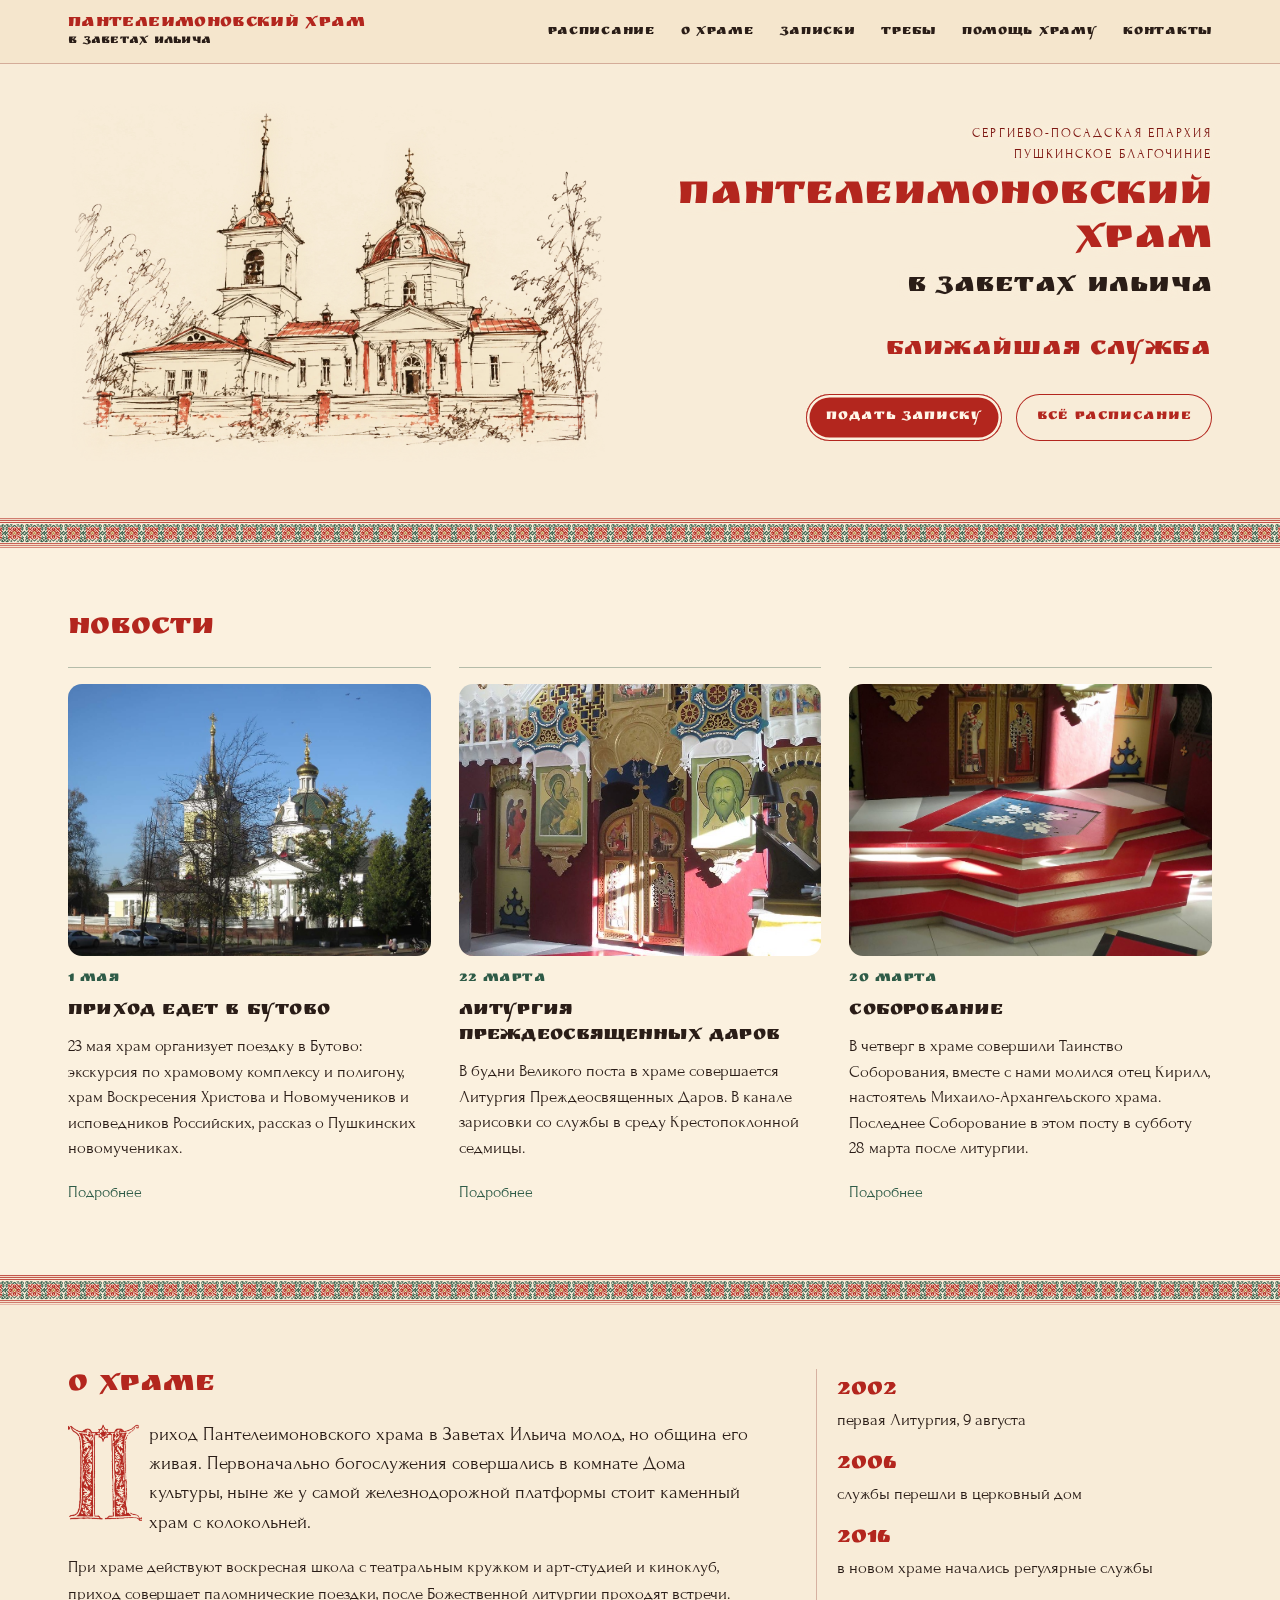
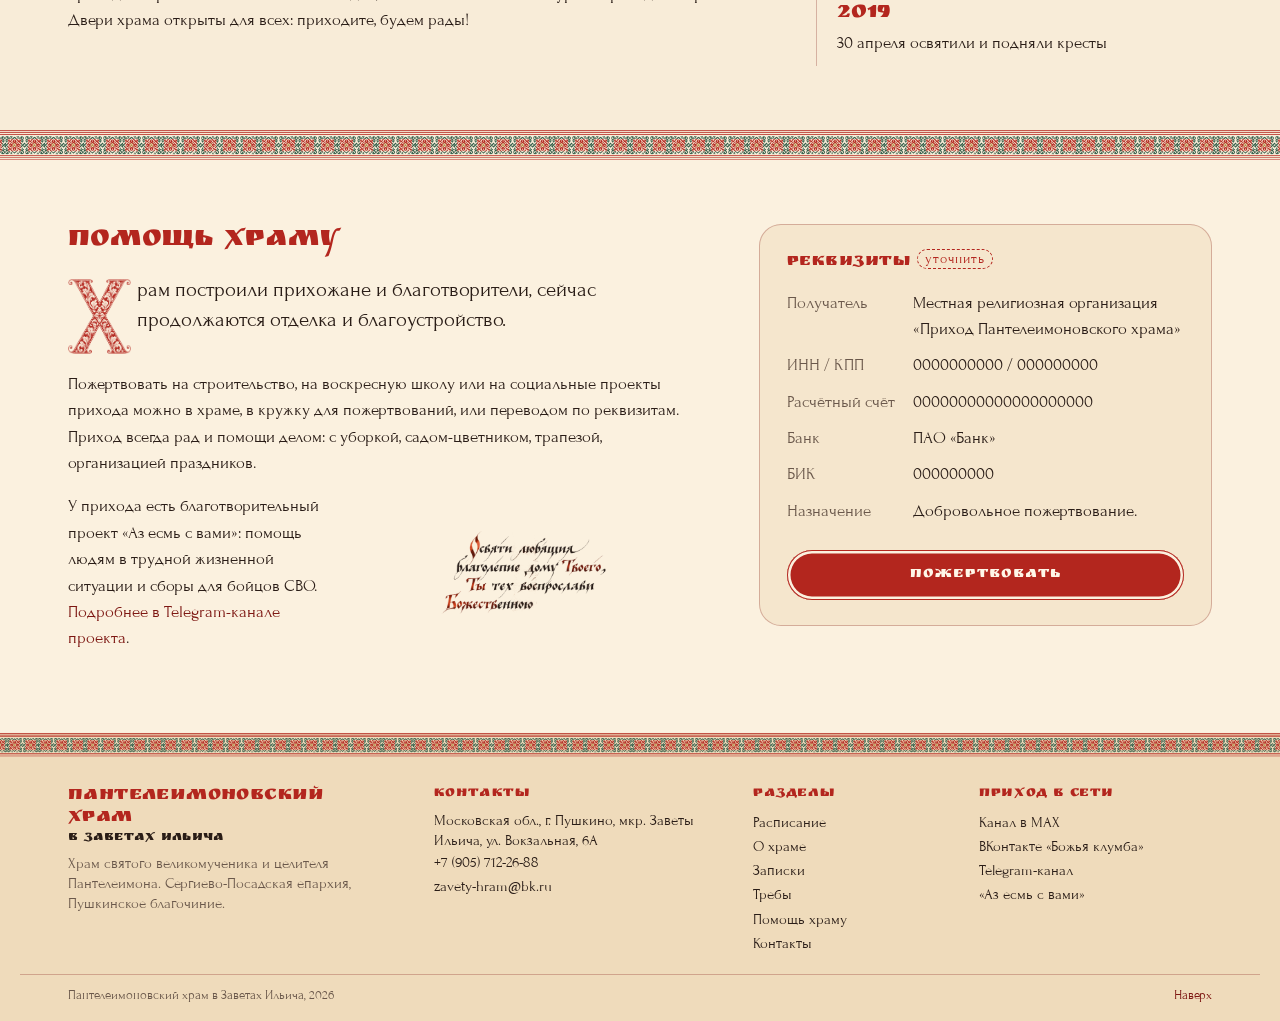
==== commit e592d9f0: "Rewrite the About text and remove the vyaz behind the quote Co-Authored-By: Claude Opus 5.5 <noreply" ====
--- a/index.html
+++ b/index.html
@@ -366,8 +366,8 @@
 <section class="about" id="about">
   <div>
     <h2>О храме</h2>
-    <p class="lead"><span class="cap" aria-hidden="true"></span><span class="sr">П</span>риход Пантелеимоновского храма в Заветах Ильича молодой, и община у него живая. Начинали в 2002 году с молитвы в гараже и в комнате Дома культуры, а сегодня здесь каменный храм с колокольней у самой железнодорожной платформы.</p>
-    <p>У нас есть воскресная школа с театральным кружком и арт-студией, киноклуб, паломнические поездки и встречи после литургии. Прихожане называют свою общину «Божья клумба». Приходите, будем рады!</p>
+    <p class="lead"><span class="cap" aria-hidden="true"></span><span class="sr">П</span>риход Пантелеимоновского храма в Заветах Ильича молод, но община его живая. Первоначально богослужения совершались в комнате Дома культуры, ныне же у самой железнодорожной платформы стоит каменный храм с колокольней.</p>
+    <p>При храме действуют воскресная школа с театральным кружком и арт-студией и киноклуб, приход совершает паломнические поездки, после Божественной литургии проходят встречи. Двери храма открыты для всех: приходите, будем рады!</p>
   </div>
   <ul class="facts">
     <li style="--i:0"><b>2002</b>первая Литургия, 9 августа</li>
@@ -383,7 +383,7 @@
   <div>
     <h2>Помощь храму</h2>
     <p class="lead"><span class="cap cap-h" aria-hidden="true"></span><span class="sr">Х</span>рам построили прихожане и благотворители, сейчас продолжаются отделка и благоустройство.</p>
-    <div class="htxt"><i class="qsp" aria-hidden="true"></i><figure class="quote" id="quote"><canvas aria-hidden="true"></canvas><img class="fin" src="zaamvonnaya.webp" alt="Освяти любящия благолепие дому Твоего, Ты тех воспрослави Божественною Твоею силою. Заамвонная молитва." width="1100" height="795" loading="lazy" decoding="async"></figure>
+    <div class="htxt"><i class="qsp" aria-hidden="true"></i><figure class="quote" id="quote"><canvas aria-hidden="true"></canvas><img class="fin" src="zaamvonnaya-ink.webp" alt="Освяти любящия благолепие дому Твоего, Ты тех воспрослави Божественною Твоею силою. Заамвонная молитва." width="1100" height="795" loading="lazy" decoding="async"></figure>
     <p>Пожертвовать на строительство, на воскресную школу или на социальные проекты прихода можно в храме, в кружку для пожертвований, или переводом по реквизитам. Приход всегда рад и помощи делом: с уборкой, садом-цветником, трапезой, организацией праздников.</p>
     <p>У прихода есть благотворительный проект «Аз есмь с вами»: помощь людям в трудной жизненной ситуации и сборы для бойцов СВО. <a href="https://t.me/+d78WahK1r-w1YTUy" target="_blank" rel="noopener">Подробнее в Telegram-канале проекта</a>.</p></div>
   </div>
@@ -613,7 +613,7 @@
 })();
 </script>
 <script>
-// Calligraphy quote "written" by a pen: the pale vyaz column rises first, then each line is inked left to right
+// Calligraphy quote "written" by a pen: each line is inked left to right
 (function(){
   var fig=document.getElementById('quote'); if(!fig) return;
   var cv=fig.querySelector('canvas'), done=function(){fig.classList.add('done')};
@@ -621,13 +621,13 @@
   var IW=1100, IH=795, SPEED=1150, GAP=.12;
   var LINES=[[95,262,150,975],[250,355,105,995],[348,455,90,930],[448,565,40,1055],[575,670,15,1095]];
   function load(src){return new Promise(function(ok,no){var i=new Image();i.onload=function(){ok(i)};i.onerror=no;i.src=src})}
-  var ready=Promise.all([load('zaamvonnaya-fon.webp'),load('zaamvonnaya-ink.webp')]);
+  var ready=Promise.all([load('zaamvonnaya-ink.webp')]);
   function mk(w,h){var c=document.createElement('canvas');c.width=w;c.height=h;return c}
   function run(imgs){
     var dpr=Math.min(2,devicePixelRatio||1),W=Math.round(fig.clientWidth*dpr),H=Math.round(W*IH/IW),k=W/IW;
     cv.width=W;cv.height=H;var ctx=cv.getContext('2d');
     var mF=mk(W,H),mI=mk(W,H),L=mk(W,H),fx=mF.getContext('2d'),ix=mI.getContext('2d'),lx=L.getContext('2d');
-    var t0=null,FON=.9,plan=[],t=FON*.6;
+    var t0=null,FON=.9,plan=[],t=.15;
     LINES.forEach(function(l){var d=(l[3]-l[2])/SPEED;plan.push({l:l,s:t,d:d,x:l[2]});t+=d+GAP});
     var END=t;
     function layer(img,mask){lx.globalCompositeOperation='source-over';lx.clearRect(0,0,W,H);lx.drawImage(img,0,0,W,H);lx.globalCompositeOperation='destination-in';lx.drawImage(mask,0,0);ctx.drawImage(L,0,0)}
@@ -643,7 +643,7 @@
         for(var x=q.x;x<=to;x+=r/(3*k))dab(x*k,cy+Math.sin(x*.05)*3*k,r);
         q.x=Math.max(q.x,to);
       });
-      ctx.clearRect(0,0,W,H);layer(imgs[0],mF);layer(imgs[1],mI);
+      ctx.clearRect(0,0,W,H);layer(imgs[0],mI);
       if(s<END+.1)requestAnimationFrame(frame);else done();
     }
     requestAnimationFrame(frame);
